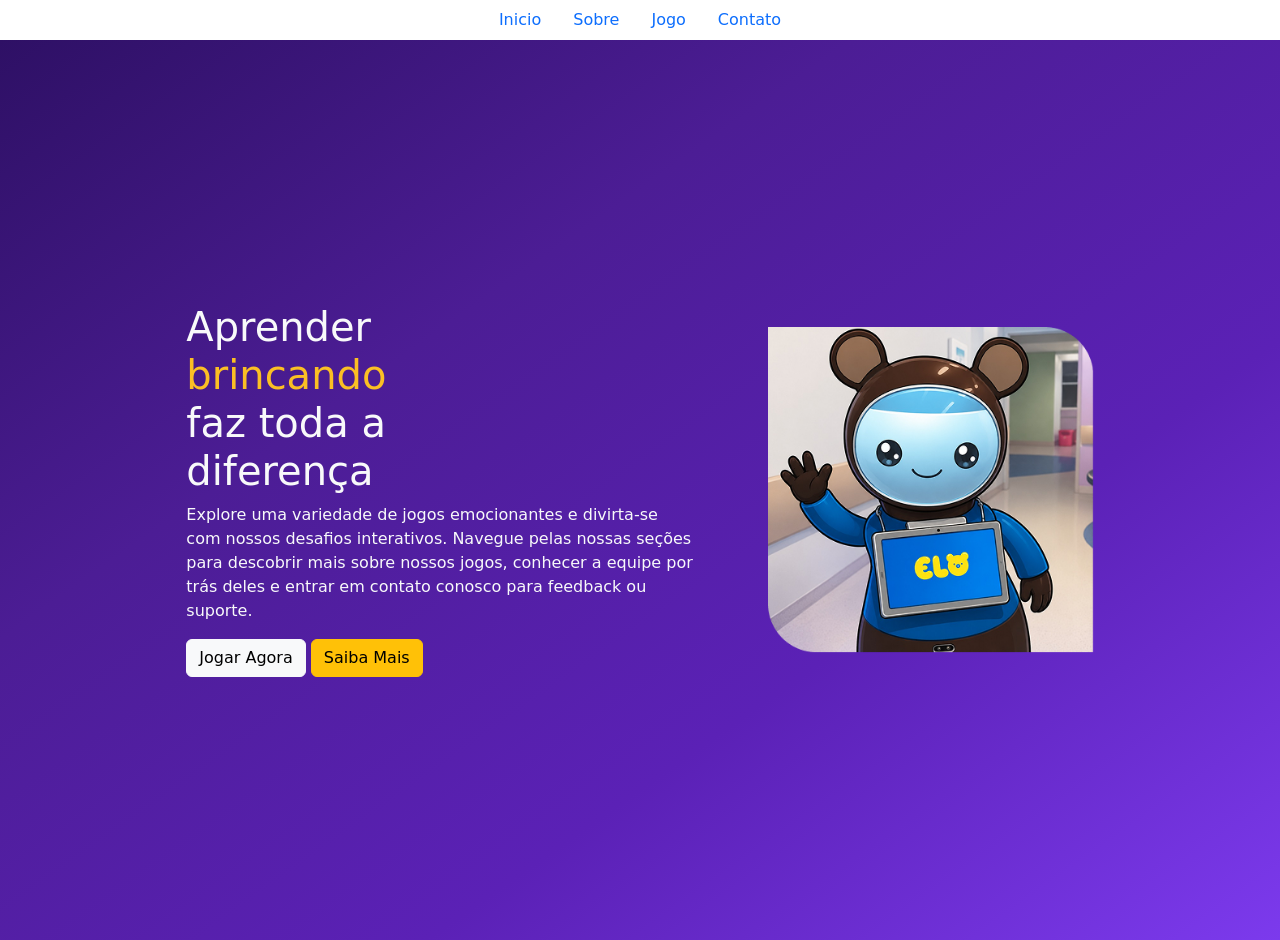
==== index.html @ 930bd32e "Pagina Inicial e Estrutura definição de estrutura do projeto e Iniciação da codificação da pagina In" ====
<!DOCTYPE html>
<html lang="pt-br">

<head>
    <meta charset="UTF-8">
    <meta name="viewport" content="width=device-width, initial-scale=1.0">
    <title>Pagina Inicial</title>

    <link href="https://cdn.jsdelivr.net/npm/bootstrap@5.3.8/dist/css/bootstrap.min.css" rel="stylesheet"
        integrity="sha384-sRIl4kxILFvY47J16cr9ZwB07vP4J8+LH7qKQnuqkuIAvNWLzeN8tE5YBujZqJLB" crossorigin="anonymous">
    <link rel="stylesheet" href="assets/css/style.css">

</head>

<body>
    <!-- CABEÇALHO -->
    <header>
        <nav >
            <ul class="nav justify-content-center">
                <li class="nav-item">
                    <a class="nav-link active" aria-current="page" href="index.html">Inicio</a>
                </li>
                <li class="nav-item">
                    <a class="nav-link" href="assets/pages/sobre.html">Sobre</a>
                </li>
                <li class="nav-item">
                    <a class="nav-link" href="assets/pages/jogo.html">Jogo</a>
                </li>
                <li class="nav-item">
                    <a class="nav-link" href="assets/pages/contato.html">Contato</a>
                </li>
            </ul>
        </nav>
    </header>

    <!-- CONTEUDO AQ -->
    <main class="container-fluid">
        <!-- SEÇÂO DE APRESENTAÇÃO -->
        <section class="apresentacao row min-vh-100 align-items-center d-flex row gap-5 justify-content-center">
            <div class="align-items-center col-12 col-md-5  text-light">
                <h1 class="col-12 col-md-5 text-light">Aprender <span style="color: #FBBF24;">brincando</span> faz toda a diferença</h1>
                <p>Explore uma variedade de jogos emocionantes e divirta-se com nossos desafios interativos. Navegue pelas nossas seções para descobrir mais sobre nossos jogos, conhecer a equipe por trás deles e entrar em contato conosco para feedback ou suporte.</p>

                <button class="btn btn-light">Jogar Agora</button>
                <button class="btn btn-warning">Saiba Mais</button>
                
            </div>
            <!-- IMAGEM DO ELO -->
            <img  src="assets/img/ELO.png" alt="Imagem de Apresentação do ELO" class="imagemELO">
         </section>   
    </main>

    <script src="https://cdn.jsdelivr.net/npm/bootstrap@5.3.8/dist/js/bootstrap.bundle.min.js"
        integrity="sha384-FKyoEForCGlyvwx9Hj09JcYn3nv7wiPVlz7YYwJrWVcXK/BmnVDxM+D2scQbITxI"
        crossorigin="anonymous"></script>
</body>

</html>
---- assets/css/style.css ----
*{
    margin: 0;
    padding: 0;
    box-sizing: border-box;
    font-family: system-ui, -apple-system, BlinkMacSystemFont, 'Segoe UI', Roboto, Oxygen, Ubuntu, Cantarell, 'Open Sans', 'Helvetica Neue', sans-serif;
}



/* Definição da cor de fundo da seção de apresentação (primeira seção)*/
.apresentacao{
    background: linear-gradient(to bottom right, #2E1065, #4C1D95, #5B21B6, #7C3AED);

}

/* imagem do ELO */
.imagemELO{
    width: 350px;
    height: auto;
}
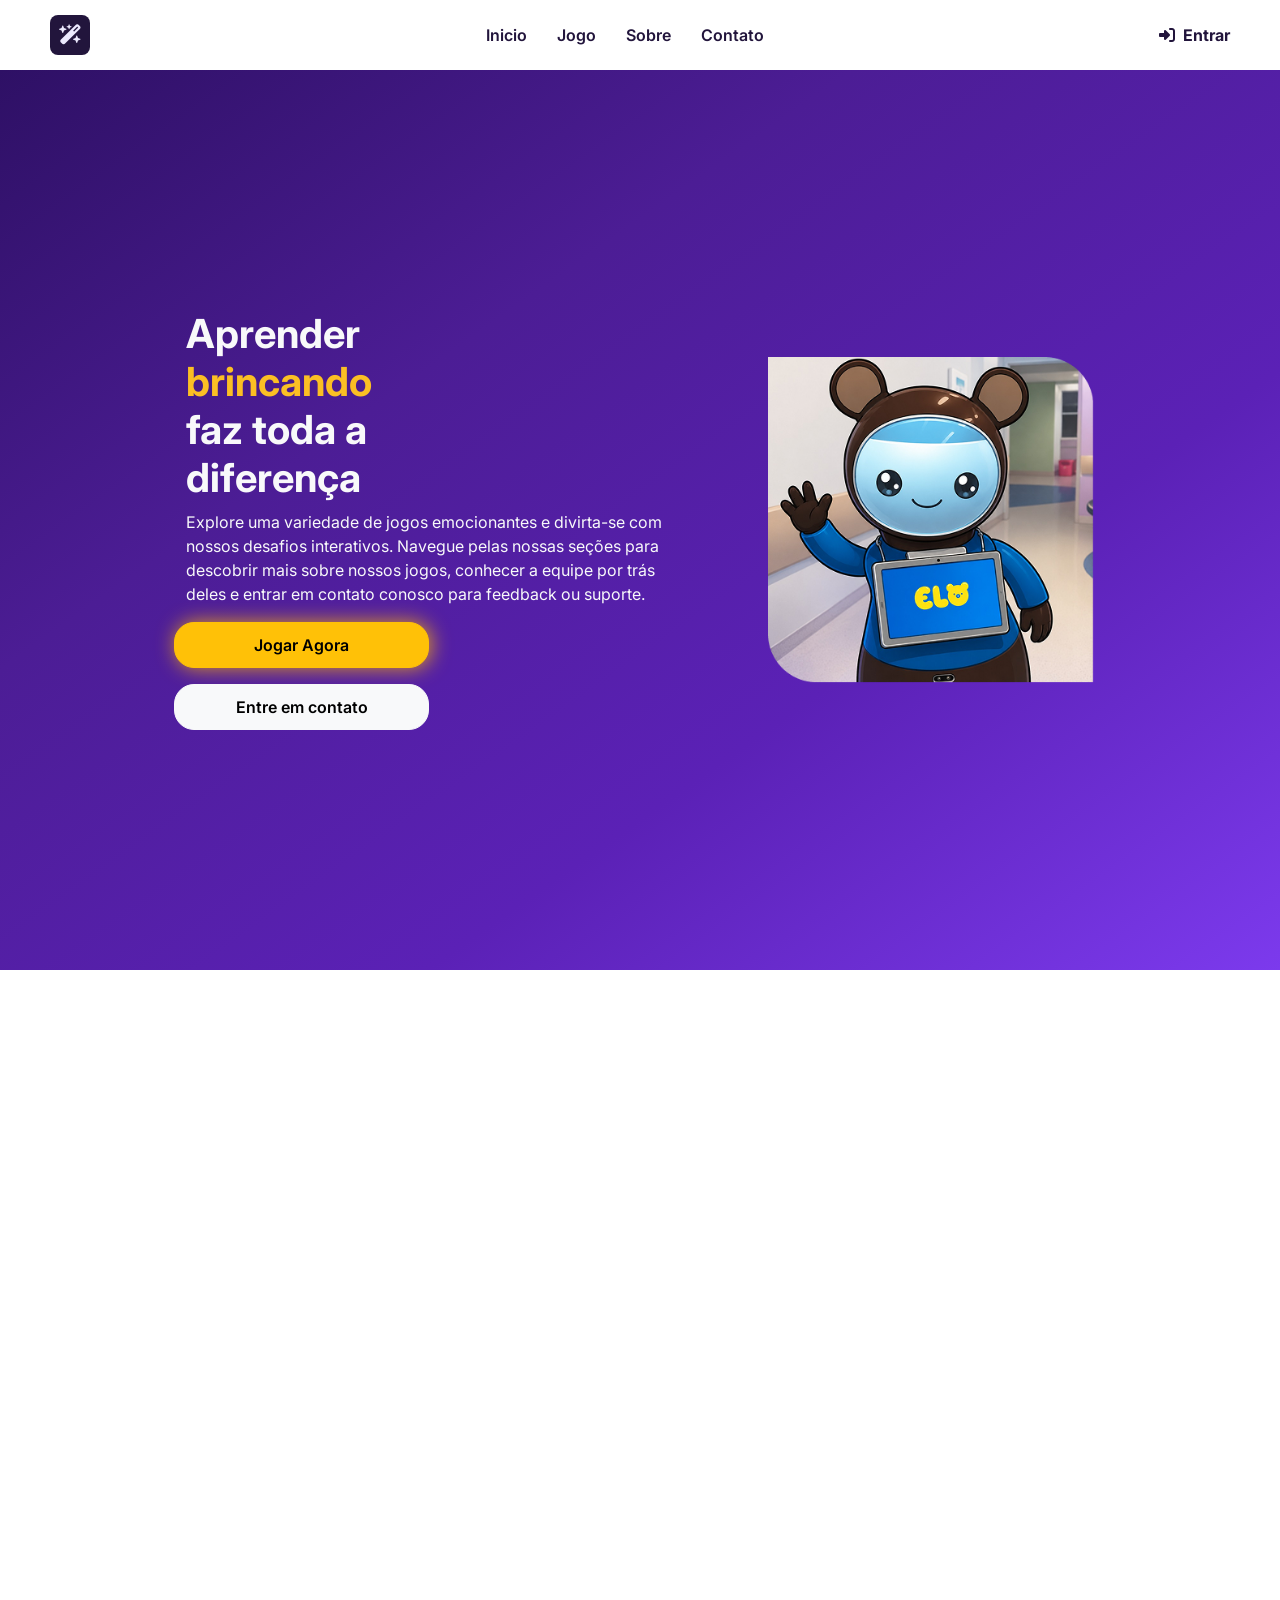
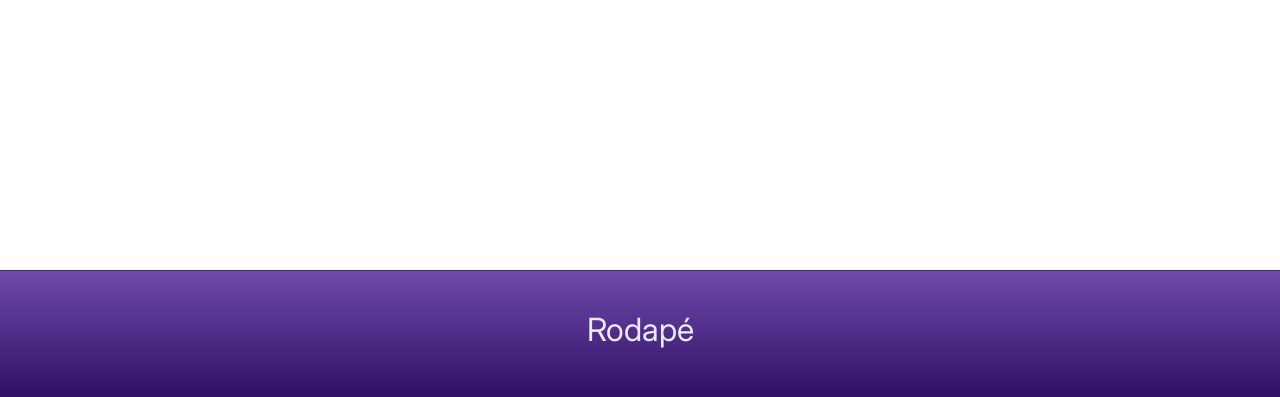
==== commit 5ef78981: "Header e Contatos Adição da pagina Contatos, estrutura atualizada e Inclusão de elementos e estética" ====
--- a/index.html
+++ b/index.html
@@ -8,29 +8,36 @@
 
     <link href="https://cdn.jsdelivr.net/npm/bootstrap@5.3.8/dist/css/bootstrap.min.css" rel="stylesheet"
         integrity="sha384-sRIl4kxILFvY47J16cr9ZwB07vP4J8+LH7qKQnuqkuIAvNWLzeN8tE5YBujZqJLB" crossorigin="anonymous">
-    <link rel="stylesheet" href="assets/css/style.css">
+
+    <!-- FONTES -->
+    <link rel="preconnect" href="https://fonts.googleapis.com">
+    <link rel="preconnect" href="https://fonts.gstatic.com" crossorigin>
+    <link href="https://fonts.googleapis.com/css2?family=Inter:wght@400;500;600;700&display=swap" rel="stylesheet">
+    <!-- icone -->
+    <link rel="stylesheet" href="https://cdnjs.cloudflare.com/ajax/libs/font-awesome/6.4.0/css/all.min.css">
+
+    <!-- CSS -->
+    <link rel="stylesheet" href="assets/css/stylePrincipal.css">
 
 </head>
 
 <body>
     <!-- CABEÇALHO -->
     <header>
-        <nav >
-            <ul class="nav justify-content-center">
-                <li class="nav-item">
-                    <a class="nav-link active" aria-current="page" href="index.html">Inicio</a>
-                </li>
-                <li class="nav-item">
-                    <a class="nav-link" href="assets/pages/sobre.html">Sobre</a>
-                </li>
-                <li class="nav-item">
-                    <a class="nav-link" href="assets/pages/jogo.html">Jogo</a>
-                </li>
-                <li class="nav-item">
-                    <a class="nav-link" href="assets/pages/contato.html">Contato</a>
-                </li>
+        <div class="logo-placeholder">
+            <i class="fa-solid fa-wand-magic-sparkles"></i>
+        </div>
+        <nav>
+            <ul>
+                <li><a href="/index.html">Inicio</a></li>
+                <li><a href="assets/pages/jogos/jogos.html">Jogo</a></li>
+                <li><a href="assets/pages/sobre.html">Sobre</a></li>
+                <li><a href="/assets/pages/contatos/contato.html">Contato</a></li>
             </ul>
         </nav>
+        <a href="#" class="btn-entrar">
+            <i class="fa-solid fa-right-to-bracket"></i> Entrar
+        </a>
     </header>
 
     <!-- CONTEUDO AQ -->
@@ -38,18 +45,35 @@
         <!-- SEÇÂO DE APRESENTAÇÃO -->
         <section class="apresentacao row min-vh-100 align-items-center d-flex row gap-5 justify-content-center">
             <div class="align-items-center col-12 col-md-5  text-light">
-                <h1 class="col-12 col-md-5 text-light">Aprender <span style="color: #FBBF24;">brincando</span> faz toda a diferença</h1>
-                <p>Explore uma variedade de jogos emocionantes e divirta-se com nossos desafios interativos. Navegue pelas nossas seções para descobrir mais sobre nossos jogos, conhecer a equipe por trás deles e entrar em contato conosco para feedback ou suporte.</p>
+                <h1 class="col-12 col-md-5 text-light ">Aprender <span style="color: #FBBF24;">brincando</span> faz toda
+                    a diferença</h1>
+                <p>Explore uma variedade de jogos emocionantes e divirta-se com nossos desafios interativos. Navegue
+                    pelas nossas seções para descobrir mais sobre nossos jogos, conhecer a equipe por trás deles e
+                    entrar em contato conosco para feedback ou suporte.</p>
 
-                <button class="btn btn-light">Jogar Agora</button>
-                <button class="btn btn-warning">Saiba Mais</button>
-                
+                <div class="d-flex gap-3 row w-50 ">
+                    <button class="btn btn-warning">Jogar Agora</button>
+                    <button class="btn btn-light">Entre em contato</button>
+                </div>
+
             </div>
             <!-- IMAGEM DO ELO -->
-            <img  src="assets/img/ELO.png" alt="Imagem de Apresentação do ELO" class="imagemELO">
-         </section>   
+            <img src="assets/img/ELO.png" alt="Imagem de Apresentação do ELO" class="imagemELO">
+        </section>
+
+
+        <section class="projeto min-vh-100 align-items-center d-flex row gap-5 justify-content-center">
+
+
+
+        </section>
     </main>
 
+
+
+     <footer>
+        <h2>Rodapé</h2>
+    </footer>
     <script src="https://cdn.jsdelivr.net/npm/bootstrap@5.3.8/dist/js/bootstrap.bundle.min.js"
         integrity="sha384-FKyoEForCGlyvwx9Hj09JcYn3nv7wiPVlz7YYwJrWVcXK/BmnVDxM+D2scQbITxI"
         crossorigin="anonymous"></script>
--- a/assets/css/stylePrincipal.css
+++ b/assets/css/stylePrincipal.css
@@ -0,0 +1,137 @@
+
+*{
+    margin: 0;
+    padding: 0;
+    box-sizing: border-box;
+    font-family: 'Inter', sans-serif;
+}
+
+
+/* --- NAVBAR --- */
+header {
+    background-color: #FFFFFF;
+    padding: 15px 50px;
+    min-height: 70px;
+    display: flex;
+    justify-content: space-between;
+    align-items: center;
+    box-shadow: 0px 4px 10px rgba(0, 0, 0, 0.1);
+}
+
+
+h1, h2, h3, h4, h5, h6 {
+    font-family: 'Inter', sans-serif;
+    font-weight: 700;
+}
+
+.logo-placeholder {
+    width: 40px;
+    height: 40px;
+    background-color: #22153C;
+    border-radius: 8px;
+    display: flex;
+    align-items: center;
+    justify-content: center;
+}
+
+.logo-placeholder i {
+    color: #ECE9FE;
+    font-size: 20px;
+}
+
+header nav {
+    display: flex;
+    align-items: center;
+}
+
+nav ul {
+    display: flex;
+    align-items: center;
+    list-style: none;
+    gap: 30px;
+    margin: 0;
+    padding: 0;
+}
+
+nav ul li {
+    display: flex;
+    align-items: center;
+    height: 100%;
+}
+
+nav ul li a {
+    display: inline-flex;
+    align-items: center;
+    height: 100%;
+    padding: 8px 0;
+    text-decoration: none;
+    color: #22153C;
+    font-weight: 600;
+    font-size: 16px;
+    transition: color 0.2s;
+}
+
+nav ul li a:hover {
+    color: #5B21B6;
+}
+
+.btn-entrar {
+    display: flex;
+    align-items: center;
+    gap: 8px;
+    text-decoration: none;
+    color: #22153C;
+    font-weight: 700;
+    font-size: 16px;
+}
+
+
+/* SEÇÃO DE APRESENTAÇÃO */
+
+/* Definição da cor de fundo da seção de apresentação (primeira seção)*/
+.apresentacao{
+    background: linear-gradient(to bottom right, #2E1065, #4C1D95, #5B21B6, #7C3AED);
+
+}
+
+/* imagem do ELO */
+.imagemELO{
+    width: 350px;
+    height: auto;
+}
+
+.btn{
+    border-radius: 20px;
+    padding: 10px 20px;
+    font-weight: 600;
+}
+
+.btn-warning{
+    box-shadow: 2px 0px 20px rgba(255, 183, 0, 0.815);
+}
+
+
+
+
+
+
+
+
+
+
+
+
+/* --- RODAPÉ --- */
+footer {
+    background: linear-gradient(180deg, rgba(76, 29, 149, 0.8) 0%, #2E1065 100%);
+    padding: 40px 20px;
+    text-align: center;
+    border-top: 1px solid rgba(236, 233, 254, 0.1);
+}
+
+footer h2 {
+    font-size: 32px;
+    font-weight: 400;
+    color: #ECE9FE;
+}
+
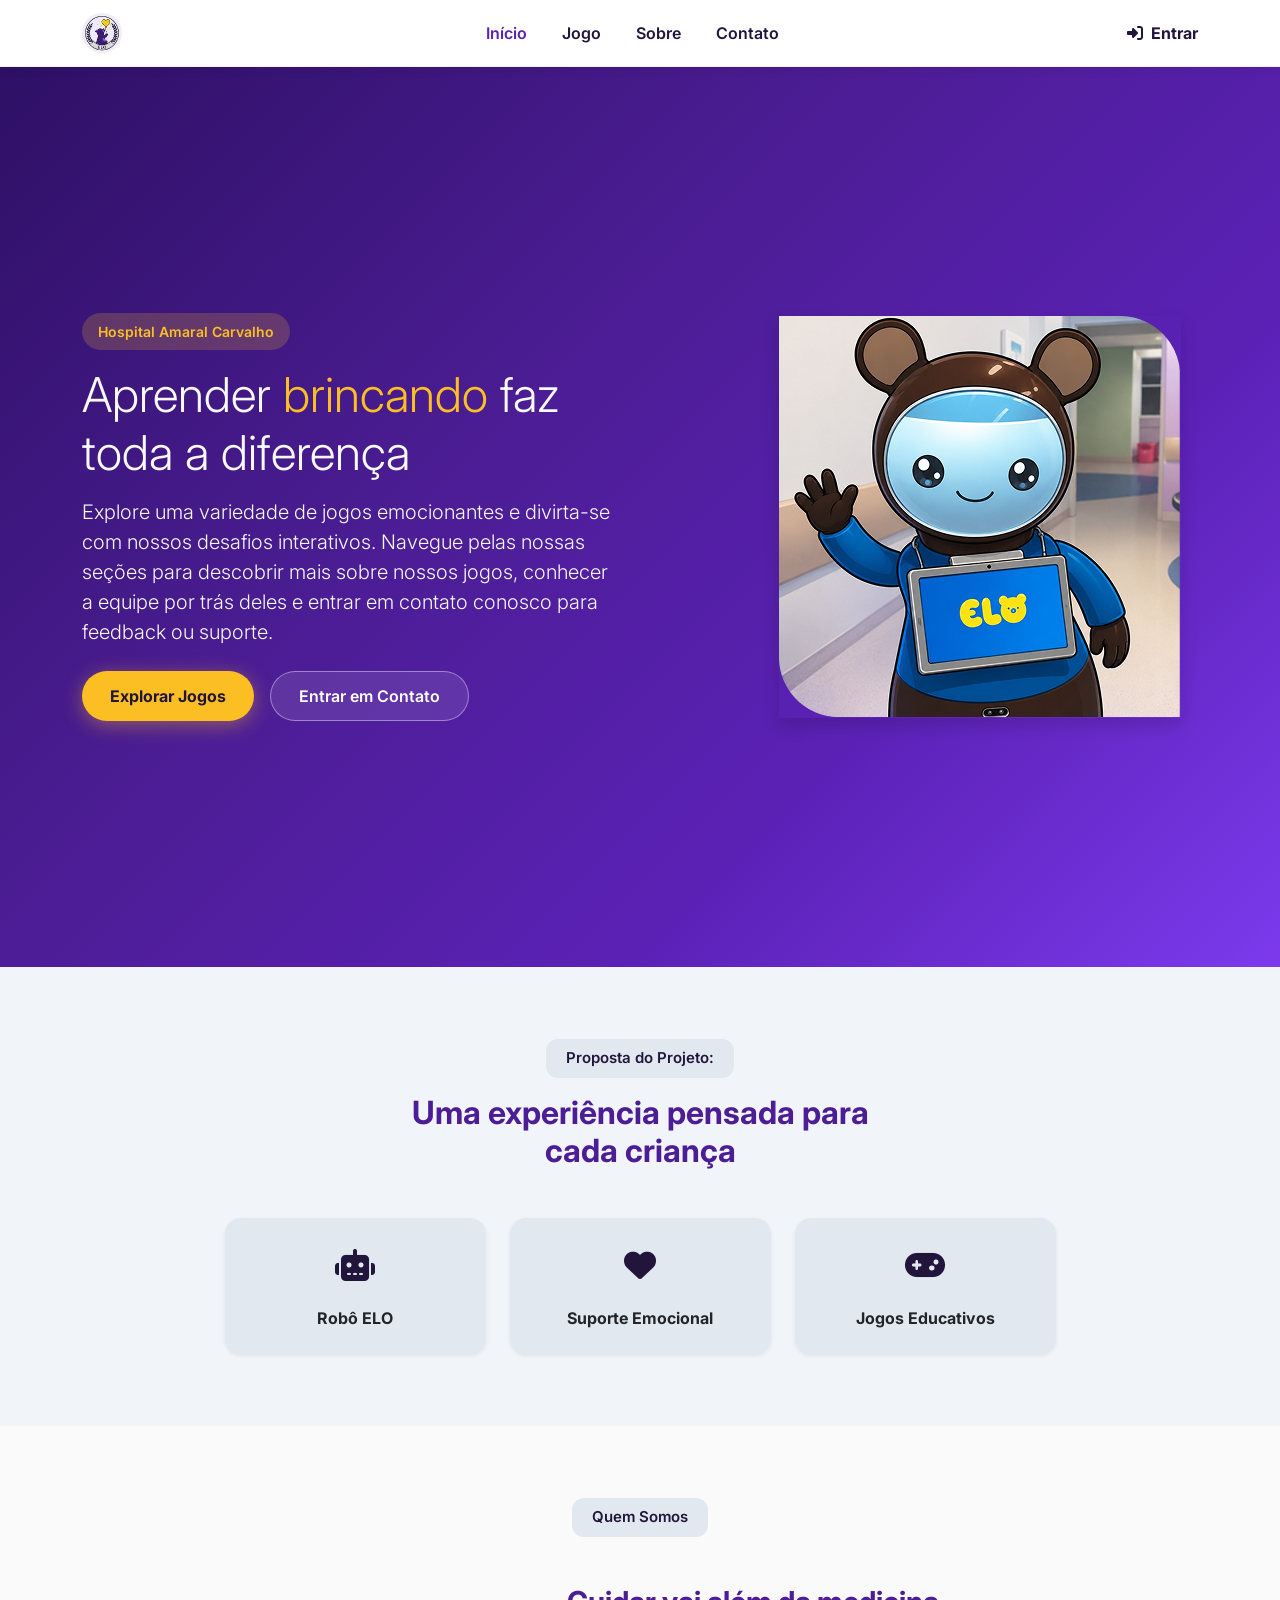
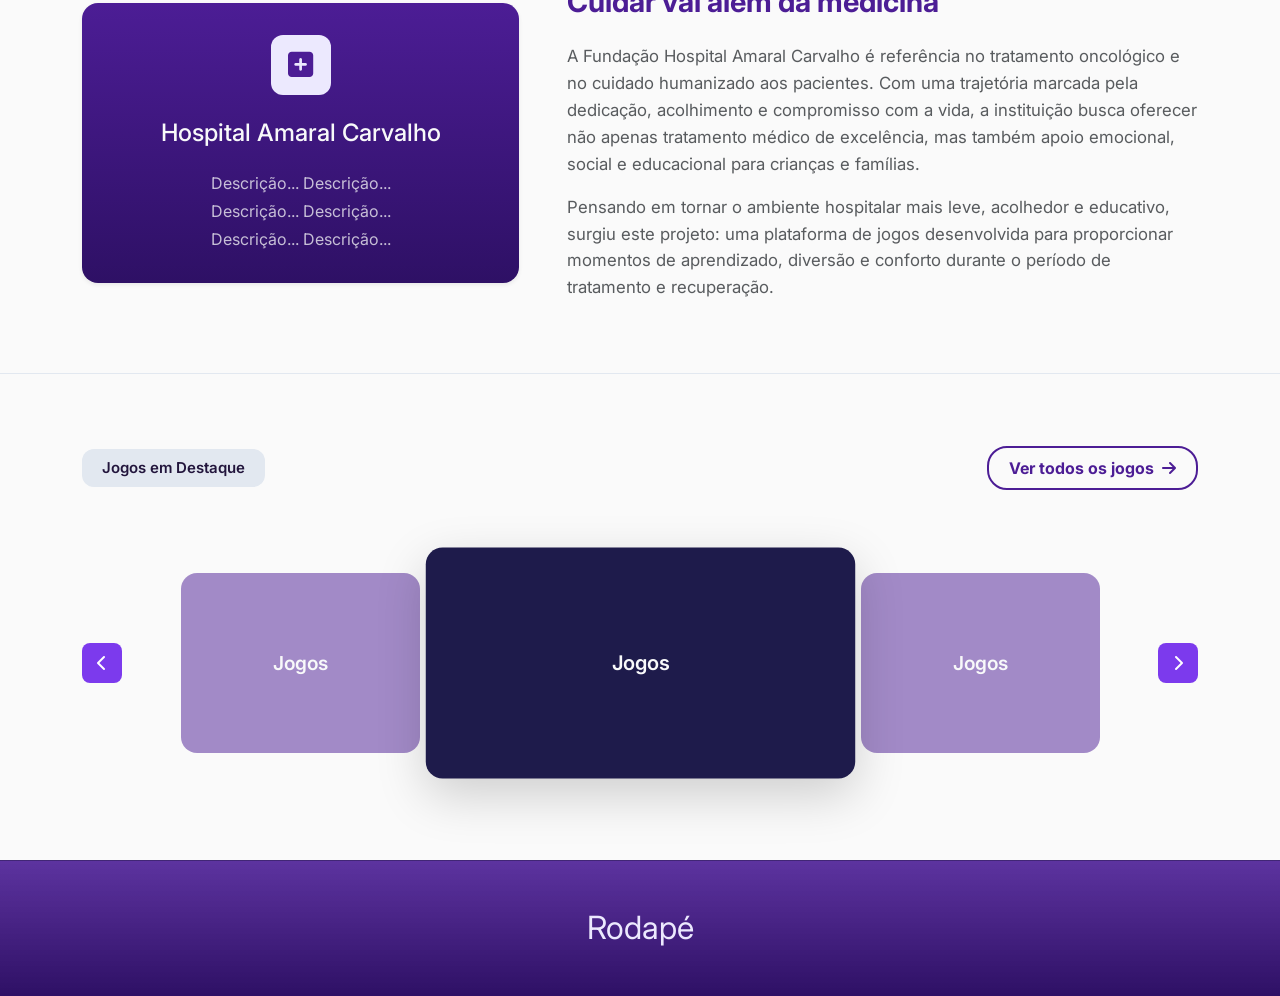
==== commit 1a5801a5: "ajuste de hierarquia de pastas e adição de paginas correção de paginas: Contatos, Sobre e Jogos. Aj" ====
--- a/index.html
+++ b/index.html
@@ -4,79 +4,163 @@
 <head>
     <meta charset="UTF-8">
     <meta name="viewport" content="width=device-width, initial-scale=1.0">
-    <title>Pagina Inicial</title>
+    <title>Página Inicial - ELO</title>
 
-    <link href="https://cdn.jsdelivr.net/npm/bootstrap@5.3.8/dist/css/bootstrap.min.css" rel="stylesheet"
-        integrity="sha384-sRIl4kxILFvY47J16cr9ZwB07vP4J8+LH7qKQnuqkuIAvNWLzeN8tE5YBujZqJLB" crossorigin="anonymous">
+    <link href="https://cdn.jsdelivr.net/npm/bootstrap@5.3.2/dist/css/bootstrap.min.css" rel="stylesheet">
 
-    <!-- FONTES -->
     <link rel="preconnect" href="https://fonts.googleapis.com">
     <link rel="preconnect" href="https://fonts.gstatic.com" crossorigin>
     <link href="https://fonts.googleapis.com/css2?family=Inter:wght@400;500;600;700&display=swap" rel="stylesheet">
-    <!-- icone -->
+    
     <link rel="stylesheet" href="https://cdnjs.cloudflare.com/ajax/libs/font-awesome/6.4.0/css/all.min.css">
 
-    <!-- CSS -->
     <link rel="stylesheet" href="assets/css/stylePrincipal.css">
-
 </head>
 
 <body>
-    <!-- CABEÇALHO -->
-    <header>
-        <div class="logo-placeholder">
-            <i class="fa-solid fa-wand-magic-sparkles"></i>
+    <header class="navbar navbar-expand-lg bg-white sticky-top">
+        <div class="container navbar-container">
+            <a class="navbar-brand logo-placeholder" href="/index.html">
+                <img src="assets/img/logo.png" alt="Logo do ELO" class="img-fluid rounded-circle" style="width: 40px; height: 40px; object-fit: cover;">
+            </a>
+            
+            <nav class="d-none d-md-flex align-items-center mx-auto">
+                <ul class="nav-links">
+                    <li><a href="/index.html" class="active">Início</a></li>
+                    <li><a href="pages/jogos/jogos.html">Jogo</a></li>
+                    <li><a href="pages/sobre.html">Sobre</a></li>
+                    <li><a href="pages/contato.html">Contato</a></li>
+                </ul>
+            </nav>
+            
+            <a href="pages/login/index.html" class="btn-entrar">
+                <i class="fa-solid fa-right-to-bracket"></i>Entrar
+            </a>
         </div>
-        <nav>
-            <ul>
-                <li><a href="/index.html">Inicio</a></li>
-                <li><a href="assets/pages/jogos/jogos.html">Jogo</a></li>
-                <li><a href="assets/pages/sobre.html">Sobre</a></li>
-                <li><a href="/assets/pages/contatos/contato.html">Contato</a></li>
-            </ul>
-        </nav>
-        <a href="#" class="btn-entrar">
-            <i class="fa-solid fa-right-to-bracket"></i> Entrar
-        </a>
     </header>
 
-    <!-- CONTEUDO AQ -->
-    <main class="container-fluid">
-        <!-- SEÇÂO DE APRESENTAÇÃO -->
-        <section class="apresentacao row min-vh-100 align-items-center d-flex row gap-5 justify-content-center">
-            <div class="align-items-center col-12 col-md-5  text-light">
-                <h1 class="col-12 col-md-5 text-light ">Aprender <span style="color: #FBBF24;">brincando</span> faz toda
-                    a diferença</h1>
-                <p>Explore uma variedade de jogos emocionantes e divirta-se com nossos desafios interativos. Navegue
-                    pelas nossas seções para descobrir mais sobre nossos jogos, conhecer a equipe por trás deles e
-                    entrar em contato conosco para feedback ou suporte.</p>
+    <main>
+        <section class="apresentacao py-5 min-vh-100 d-flex align-items-center">
+            <div class="container">
+                <div class="row align-items-center justify-content-between g-5">
+                    <div class="col-12 col-md-6 text-light content-hero">
+                        <span class="badge-tag mb-3">Hospital Amaral Carvalho</span>
+                        <h1 class="display-5 mb-3">Aprender <span class="highlight-yellow">brincando</span> faz toda a diferença</h1>
+                        <p class="lead opacity-90 mb-4">Explore uma variedade de jogos emocionantes e divirta-se com nossos desafios interativos. Navegue pelas nossas seções para descobrir mais sobre nossos jogos, conhecer a equipe por trás deles e entrar em contato conosco para feedback ou suporte.</p>
 
-                <div class="d-flex gap-3 row w-50 ">
-                    <button class="btn btn-warning">Jogar Agora</button>
-                    <button class="btn btn-light">Entre em contato</button>
+                        <div class="d-flex flex-wrap gap-3">
+                            <button class="btn btn-warning-custom">Explorar Jogos</button>
+                            <button class="btn btn-outline-light-custom">Entrar em Contato</button>
+                        </div>
+                    </div>
+                    <div class="col-12 col-md-5 text-center">
+                        <img src="assets/img/ELO.png" alt="Imagem de Apresentação do ELO" class="img-fluid shadow">
+                    </div>
                 </div>
-
             </div>
-            <!-- IMAGEM DO ELO -->
-            <img src="assets/img/ELO.png" alt="Imagem de Apresentação do ELO" class="imagemELO">
         </section>
 
+        <section class="projeto py-5 section-light text-center">
+            <div class="container py-4">
+                <span class="badge-tag-dark mb-3">Proposta do Projeto:</span>
+                <h2 class="section-title mb-5">Uma experiência pensada para cada criança</h2>
+                
+                <div class="row justify-content-center g-4">
+                    <div class="col-12 col-md-4 col-lg-3">
+                        <div class="card h-100 border-0 shadow-sm card-proposta">
+                            <div class="card-body py-4">
+                                <div class="icon-box mb-3"><i class="fa-solid fa-robot"></i></div>
+                                <p class="card-text fw-bold m-0">Robô ELO</p>
+                            </div>
+                        </div>
+                    </div>
+                    <div class="col-12 col-md-4 col-lg-3">
+                        <div class="card h-100 border-0 shadow-sm card-proposta">
+                            <div class="card-body py-4">
+                                <div class="icon-box mb-3"><i class="fa-solid fa-heart"></i></div>
+                                <p class="card-text fw-bold m-0">Suporte Emocional</p>
+                            </div>
+                        </div>
+                    </div>
+                    <div class="col-12 col-md-4 col-lg-3">
+                        <div class="card h-100 border-0 shadow-sm card-proposta">
+                            <div class="card-body py-4">
+                                <div class="icon-box mb-3"><i class="fa-solid fa-gamepad"></i></div>
+                                <p class="card-text fw-bold m-0">Jogos Educativos</p>
+                            </div>
+                        </div>
+                    </div>
+                </div>
+            </div>
+        </section>
 
-        <section class="projeto min-vh-100 align-items-center d-flex row gap-5 justify-content-center">
+        <section class="quem-somos py-5 section-ultra-light">
+            <div class="container py-4">
+                <div class="text-center mb-5">
+                    <span class="badge-tag-dark">Quem Somos</span>
+                </div>
+                <div class="row align-items-center g-5">
+                    <div class="col-12 col-md-5">
+                        <div class="card-hospital-featured p-4 text-light text-center rounded-4 shadow-sm position-relative">
+                            <div class="hospital-icon-circle mx-auto mb-4">
+                                <i class="fa-solid fa-square-plus text-purple"></i>
+                            </div>
+                            <h3 class="h4 mb-4">Hospital Amaral Carvalho</h3>
+                            <div class="dummy-description opacity-75">
+                                <p class="mb-1">Descrição... Descrição...</p>
+                                <p class="mb-1">Descrição... Descrição...</p>
+                                <p class="mb-0">Descrição... Descrição...</p>
+                            </div>
+                        </div>
+                    </div>
+                    <div class="col-12 col-md-7">
+                        <h2 class="title-purple-dark text-md-start text-center mb-4">Cuidar vai além da medicina</h2>
+                        <div class="text-muted text-description">
+                            <p class="mb-3">A Fundação Hospital Amaral Carvalho é referência no tratamento oncológico e no cuidado humanizado aos pacientes. Com uma trajetória marcada pela dedicação, acolhimento e compromisso com a vida, a instituição busca oferecer não apenas tratamento médico de excelência, mas também apoio emocional, social e educacional para crianças e famílias.</p>
+                            <p class="m-0">Pensando em tornar o ambiente hospitalar mais leve, acolhedor e educativo, surgiu este projeto: uma plataforma de jogos desenvolvida para proporcionar momentos de aprendizado, diversão e conforto durante o período de tratamento e recuperação.</p>
+                        </div>
+                    </div>
+                </div>
+            </div>
+        </section>
 
+        <section class="jogos-destaque py-5 section-ultra-light border-top-divider">
+            <div class="container py-4">
+                <div class="d-flex flex-wrap justify-content-between align-items-center mb-5 gap-3">
+                    <span class="badge-tag-dark m-0">Jogos em Destaque</span>
+                    <a href="assets/pages/jogos/jogos.html" class="btn btn-outline-purple-action">
+                        Ver todos os jogos <i class="fa-solid fa-arrow-right ms-1"></i>
+                    </a>
+                </div>
+                
+                <div class="slider-wrapper position-relative d-flex align-items-center justify-content-center">
+                    <button class="btn btn-arrow-slider left-arrow position-absolute start-0 z-2"><i class="fa-solid fa-chevron-left"></i></button>
+                    
+                    <div class="row w-100 justify-content-center align-items-center g-3 px-5 carousel-mock">
+                        <div class="col-3 d-none d-md-block opacity-50 text-center">
+                            <div class="game-card-placeholder side-card p-4 rounded-4 text-light">Jogos</div>
+                        </div>
+                        <div class="col-12 col-md-5 text-center scale-active">
+                            <div class="game-card-placeholder active-card p-5 rounded-4 text-light shadow-lg">Jogos</div>
+                        </div>
+                        <div class="col-3 d-none d-md-block opacity-50 text-center">
+                            <div class="game-card-placeholder side-card p-4 rounded-4 text-light">Jogos</div>
+                        </div>
+                    </div>
 
-
+                    <button class="btn btn-arrow-slider right-arrow position-absolute end-0 z-2"><i class="fa-solid fa-chevron-right"></i></button>
+                </div>
+            </div>
         </section>
     </main>
 
+    <footer class="text-center py-5">
+        <div class="container">
+            <h2 class="footer-title m-0">Rodapé</h2>
+        </div>
+    </footer>
 
-
-     <footer>
-        <h2>Rodapé</h2>
-    </footer>
-    <script src="https://cdn.jsdelivr.net/npm/bootstrap@5.3.8/dist/js/bootstrap.bundle.min.js"
-        integrity="sha384-FKyoEForCGlyvwx9Hj09JcYn3nv7wiPVlz7YYwJrWVcXK/BmnVDxM+D2scQbITxI"
-        crossorigin="anonymous"></script>
+    <script src="https://cdn.jsdelivr.net/npm/bootstrap@5.3.2/dist/js/bootstrap.bundle.min.js"></script>
 </body>
 
 </html>
--- a/assets/css/stylePrincipal.css
+++ b/assets/css/stylePrincipal.css
@@ -1,137 +1,287 @@
-
-*{
+/* --- CONFIGURAÇÕES GERAIS --- */
+* {
     margin: 0;
     padding: 0;
     box-sizing: border-box;
     font-family: 'Inter', sans-serif;
 }
 
-
-/* --- NAVBAR --- */
+body {
+    background-color: #F8FAFC;
+    color: #22153C;
+    overflow-x: hidden;
+}
+
+h1, h2, h3, h4, h5, h6 {
+    font-weight: 700;
+}
+
+/* --- NAVBAR / NAVBAR CONTAINER --- */
 header {
+    box-shadow: 0px 4px 10px rgba(0, 0, 0, 0.05);
+    border-bottom: 1px solid rgba(0, 0, 0, 0.05);
+}
+
+.navbar-container {
+    display: flex;
+    justify-content: space-between;
+    align-items: center;
+}
+
+.nav-links {
+    display: flex;
+    list-style: none;
+    gap: 35px;
+    margin: 0;
+    padding: 0;
+}
+
+.nav-links li a {
+    text-decoration: none;
+    color: #22153C;
+    font-weight: 600;
+    font-size: 16px;
+    transition: color 0.2s ease;
+    padding: 8px 0;
+}
+
+.nav-links li a:hover,
+.nav-links li a.active {
+    color: #5B21B6;
+}
+
+.btn-entrar {
+    display: flex;
+    align-items: center;
+    gap: 8px;
+    text-decoration: none;
+    color: #22153C;
+    font-weight: 700;
+    font-size: 16px;
+    transition: transform 0.2s ease;
+}
+
+.btn-entrar:hover {
+    color: #5B21B6;
+    transform: translateY(-1px);
+}
+
+/* --- BADGES / TAGS --- */
+.badge-tag {
+    background-color: rgba(251, 191, 36, 0.2);
+    color: #FBBF24;
+    padding: 8px 16px;
+    border-radius: 20px;
+    font-weight: 600;
+    font-size: 14px;
+    display: inline-block;
+}
+
+.badge-tag-dark {
+    background-color: #E2E8F0;
+    color: #22153C;
+    padding: 8px 20px;
+    border-radius: 12px;
+    font-weight: 600;
+    font-size: 15px;
+    display: inline-block;
+}
+
+/* --- SEÇÃO DE APRESENTAÇÃO (HERO) --- */
+.apresentacao {
+    background: linear-gradient(135deg, #2E1065 0%, #4C1D95 40%, #5B21B6 70%, #7C3AED 100%);
+    position: relative;
+}
+
+.content-hero h1 {
+    line-height: 1.2;
+}
+
+.highlight-yellow {
+    color: #FBBF24;
+}
+
+.img-hero-robot {
+    max-width: 380px;
+    width: 100%;
+    height: auto;
+    object-fit: cover;
+    border: 4px solid rgba(255, 255, 255, 0.2);
+}
+
+/* BOTÕES CUSTOMIZADOS HERO */
+.btn-warning-custom {
+    background-color: #FBBF24;
+    color: #22153C;
+    font-weight: 700;
+    padding: 12px 28px;
+    border-radius: 25px;
+    border: none;
+    box-shadow: 0px 4px 20px rgba(251, 191, 36, 0.4);
+    transition: all 0.3s ease;
+}
+
+.btn-warning-custom:hover {
+    background-color: #F59E0B;
+    transform: translateY(-2px);
+    box-shadow: 0px 6px 24px rgba(251, 191, 36, 0.6);
+}
+
+.btn-outline-light-custom {
+    background-color: rgba(255, 255, 255, 0.1);
+    color: #FFFFFF;
+    font-weight: 600;
+    padding: 12px 28px;
+    border-radius: 25px;
+    border: 1px solid rgba(255, 255, 255, 0.4);
+    transition: all 0.3s ease;
+}
+
+.btn-outline-light-custom:hover {
     background-color: #FFFFFF;
-    padding: 15px 50px;
-    min-height: 70px;
-    display: flex;
-    justify-content: space-between;
-    align-items: center;
-    box-shadow: 0px 4px 10px rgba(0, 0, 0, 0.1);
-}
-
-
-h1, h2, h3, h4, h5, h6 {
-    font-family: 'Inter', sans-serif;
-    font-weight: 700;
-}
-
-.logo-placeholder {
+    color: #2E1065;
+    transform: translateY(-2px);
+}
+
+/* --- PROPOSTA DO PROJETO --- */
+.section-light {
+    background-color: #F1F5F9;
+}
+
+.section-title {
+    color: #4C1D95;
+    font-size: 2rem;
+    max-width: 500px;
+    margin: 0 auto;
+}
+
+.card-proposta {
+    background-color: #E2E8F0 !important;
+    border-radius: 16px !important;
+    transition: transform 0.3s ease, box-shadow 0.3s ease;
+}
+
+.card-proposta:hover {
+    transform: translateY(-5px);
+    box-shadow: 0px 10px 20px rgba(0, 0, 0, 0.05) !important;
+}
+
+.card-proposta .icon-box {
+    font-size: 2rem;
+    color: #22153C;
+}
+
+/* --- SEÇÃO QUEM SOMOS --- */
+.section-ultra-light {
+    background-color: #FAFAFA;
+}
+
+.card-hospital-featured {
+    background: linear-gradient(180deg, #4C1D95 0%, #2E1065 100%);
+    min-height: 280px;
+    display: flex;
+    flex-direction: column;
+    justify-content: center;
+}
+
+.hospital-icon-circle {
+    width: 60px;
+    height: 60px;
+    background-color: #ECE9FE;
+    border-radius: 12px;
+    display: flex;
+    align-items: center;
+    justify-content: center;
+    font-size: 1.8rem;
+}
+
+.text-purple {
+    color: #4C1D95;
+}
+
+.title-purple-dark {
+    color: #4C1D95;
+    font-size: 1.8rem;
+}
+
+.text-description p {
+    font-size: 1.05rem;
+    line-height: 1.6;
+}
+
+/* --- JOGOS EM DESTAQUE --- */
+.border-top-divider {
+    border-top: 1px solid #E2E8F0;
+}
+
+.btn-outline-purple-action {
+    border: 2px solid #4C1D95;
+    color: #4C1D95;
+    font-weight: 700;
+    border-radius: 20px;
+    padding: 8px 20px;
+    transition: all 0.2s ease;
+}
+
+.btn-outline-purple-action:hover {
+    background-color: #4C1D95;
+    color: #FFFFFF;
+}
+
+/* MOCKUP DO SLIDER */
+.slider-wrapper {
+    min-height: 250px;
+}
+
+.game-card-placeholder {
+    display: flex;
+    align-items: center;
+    justify-content: center;
+    font-weight: 600;
+    font-size: 1.2rem;
+}
+
+.side-card {
+    background-color: #4C1D95;
+    min-height: 180px;
+}
+
+.active-card {
+    background-color: #1E1B4B;
+    min-height: 220px;
+}
+
+.scale-active {
+    transform: scale(1.05);
+    z-index: 1;
+}
+
+.btn-arrow-slider {
+    background-color: #7C3AED;
+    color: #FFFFFF;
     width: 40px;
     height: 40px;
-    background-color: #22153C;
     border-radius: 8px;
     display: flex;
     align-items: center;
     justify-content: center;
-}
-
-.logo-placeholder i {
-    color: #ECE9FE;
-    font-size: 20px;
-}
-
-header nav {
-    display: flex;
-    align-items: center;
-}
-
-nav ul {
-    display: flex;
-    align-items: center;
-    list-style: none;
-    gap: 30px;
-    margin: 0;
-    padding: 0;
-}
-
-nav ul li {
-    display: flex;
-    align-items: center;
-    height: 100%;
-}
-
-nav ul li a {
-    display: inline-flex;
-    align-items: center;
-    height: 100%;
-    padding: 8px 0;
-    text-decoration: none;
-    color: #22153C;
-    font-weight: 600;
-    font-size: 16px;
-    transition: color 0.2s;
-}
-
-nav ul li a:hover {
-    color: #5B21B6;
-}
-
-.btn-entrar {
-    display: flex;
-    align-items: center;
-    gap: 8px;
-    text-decoration: none;
-    color: #22153C;
-    font-weight: 700;
-    font-size: 16px;
-}
-
-
-/* SEÇÃO DE APRESENTAÇÃO */
-
-/* Definição da cor de fundo da seção de apresentação (primeira seção)*/
-.apresentacao{
-    background: linear-gradient(to bottom right, #2E1065, #4C1D95, #5B21B6, #7C3AED);
-
-}
-
-/* imagem do ELO */
-.imagemELO{
-    width: 350px;
-    height: auto;
-}
-
-.btn{
-    border-radius: 20px;
-    padding: 10px 20px;
-    font-weight: 600;
-}
-
-.btn-warning{
-    box-shadow: 2px 0px 20px rgba(255, 183, 0, 0.815);
-}
-
-
-
-
-
-
-
-
-
-
-
+    border: none;
+    transition: background-color 0.2s;
+}
+
+.btn-arrow-slider:hover {
+    background-color: #5B21B6;
+    color: #FFFFFF;
+}
 
 /* --- RODAPÉ --- */
 footer {
-    background: linear-gradient(180deg, rgba(76, 29, 149, 0.8) 0%, #2E1065 100%);
-    padding: 40px 20px;
-    text-align: center;
+    background: linear-gradient(180deg, rgba(76, 29, 149, 0.9) 0%, #2E1065 100%);
     border-top: 1px solid rgba(236, 233, 254, 0.1);
 }
 
-footer h2 {
+.footer-title {
     font-size: 32px;
     font-weight: 400;
     color: #ECE9FE;
-}
-
+}
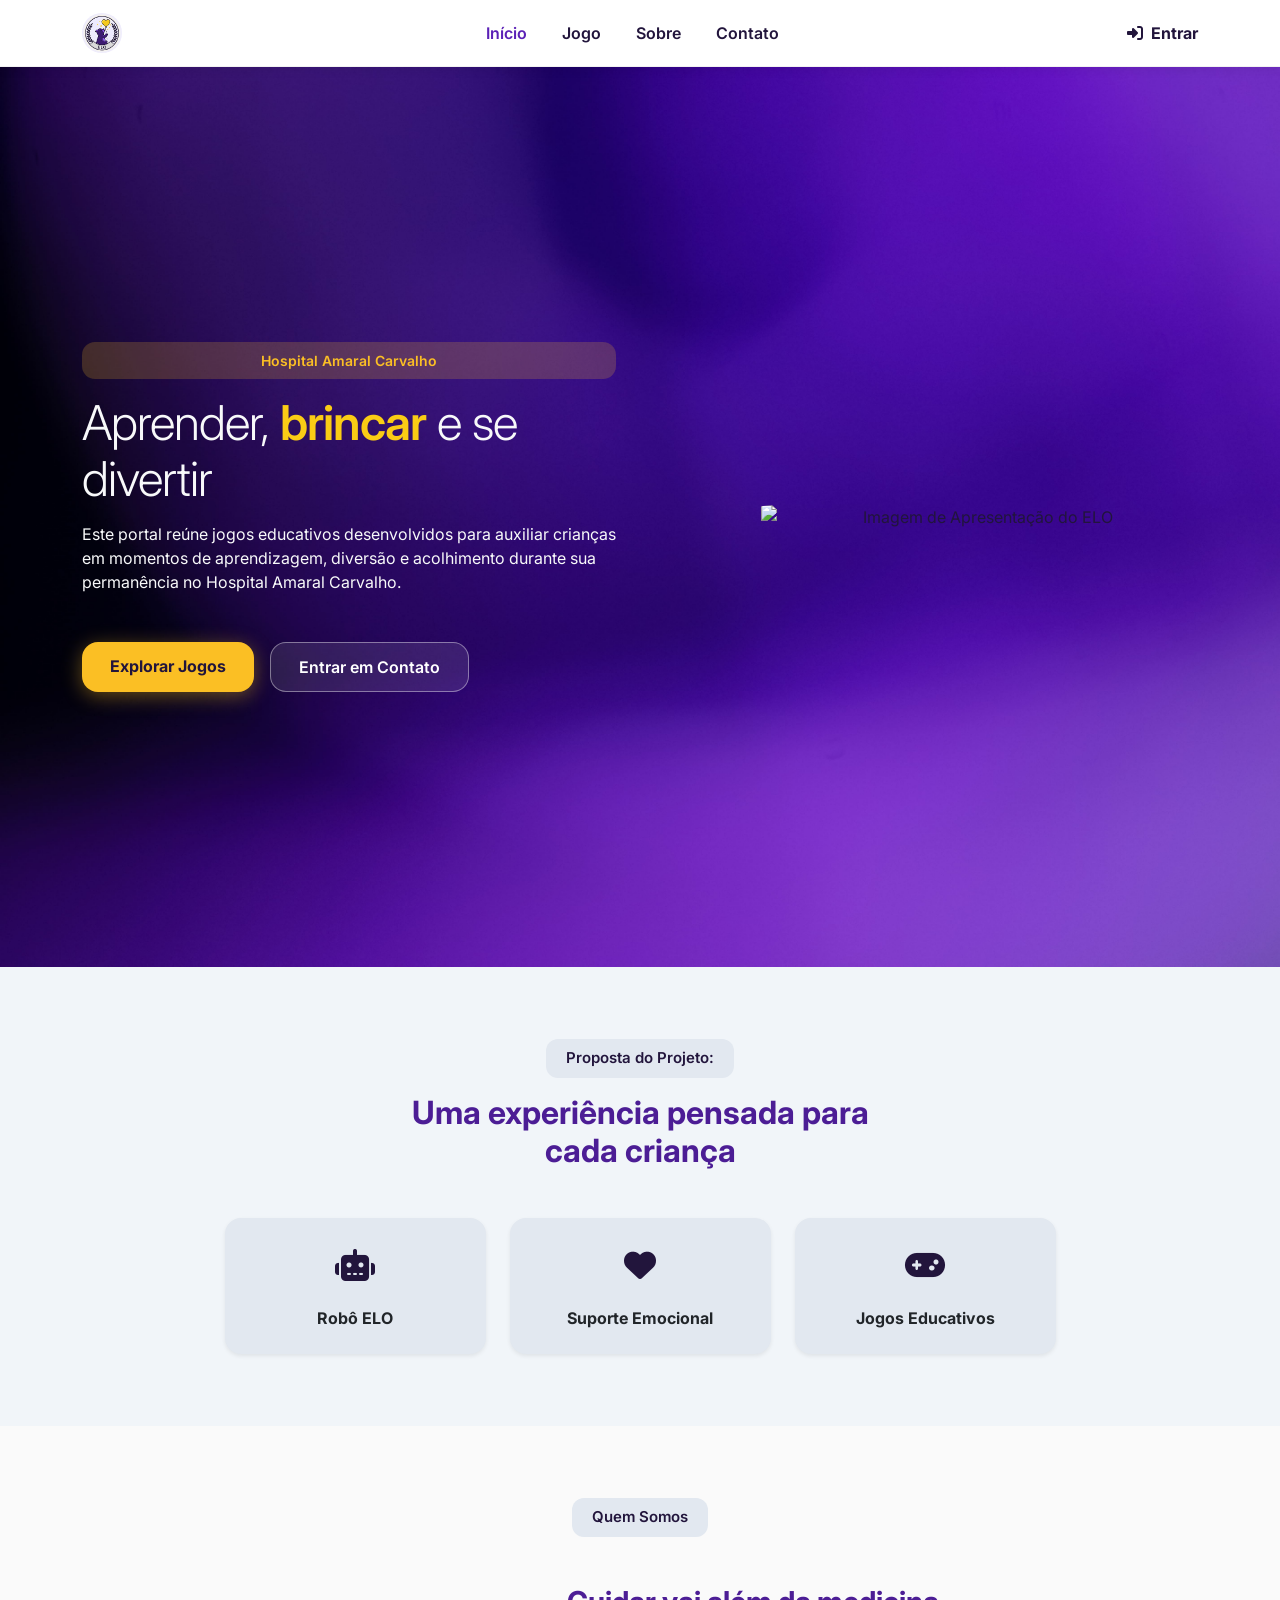
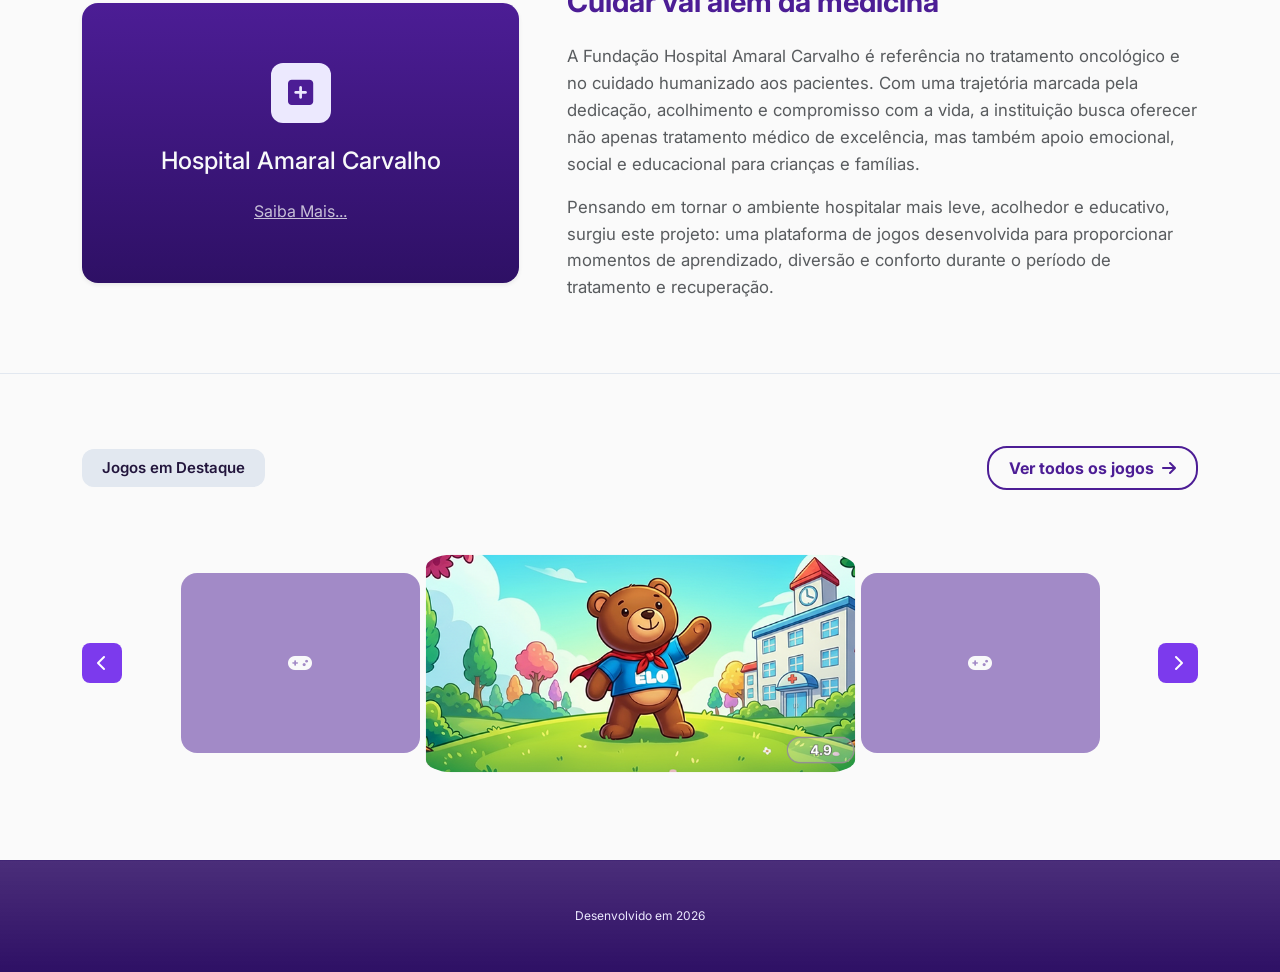
==== commit 7ce4f657: "criação e fixação de paginas FIx: Pagina Inicial, Contatos e Jogos Criação de Jogos" ====
--- a/index.html
+++ b/index.html
@@ -44,17 +44,17 @@
             <div class="container">
                 <div class="row align-items-center justify-content-between g-5">
                     <div class="col-12 col-md-6 text-light content-hero">
-                        <span class="badge-tag mb-3">Hospital Amaral Carvalho</span>
-                        <h1 class="display-5 mb-3">Aprender <span class="highlight-yellow">brincando</span> faz toda a diferença</h1>
-                        <p class="lead opacity-90 mb-4">Explore uma variedade de jogos emocionantes e divirta-se com nossos desafios interativos. Navegue pelas nossas seções para descobrir mais sobre nossos jogos, conhecer a equipe por trás deles e entrar em contato conosco para feedback ou suporte.</p>
+                        <span class="badge-tag mb-3 d-flex justify-content-center align-items-center">Hospital Amaral Carvalho</span>
+                        <h1 class="display-5 mb-3">Aprender, <span class="highlight-yellow">brincar</span> e se divertir</h1>
+                        <p class="opacity-90 mb-5">Este portal reúne jogos educativos desenvolvidos para auxiliar crianças em momentos de aprendizagem, diversão e acolhimento durante sua permanência no Hospital Amaral Carvalho.</p>
 
                         <div class="d-flex flex-wrap gap-3">
-                            <button class="btn btn-warning-custom">Explorar Jogos</button>
-                            <button class="btn btn-outline-light-custom">Entrar em Contato</button>
+                            <a href="pages/jogos/jogos.html" class="btn btn-warning-custom">Explorar Jogos</a>
+                            <a href="pages/contato.html" class="btn btn-outline-light-custom">Entrar em Contato</a>
                         </div>
                     </div>
-                    <div class="col-12 col-md-5 text-center">
-                        <img src="assets/img/ELO.png" alt="Imagem de Apresentação do ELO" class="img-fluid shadow">
+                    <div class="col-12 col-md-5 text-center ">
+                        <img src="assets/img/Elo2k.png" alt="Imagem de Apresentação do ELO" class="img-fluid d-none d-md-block">
                     </div>
                 </div>
             </div>
@@ -107,9 +107,7 @@
                             </div>
                             <h3 class="h4 mb-4">Hospital Amaral Carvalho</h3>
                             <div class="dummy-description opacity-75">
-                                <p class="mb-1">Descrição... Descrição...</p>
-                                <p class="mb-1">Descrição... Descrição...</p>
-                                <p class="mb-0">Descrição... Descrição...</p>
+                                <a href="https://www.amaralcarvalho.org.br/sobre" class="text-light">Saiba Mais...</a>
                             </div>
                         </div>
                     </div>
@@ -128,7 +126,7 @@
             <div class="container py-4">
                 <div class="d-flex flex-wrap justify-content-between align-items-center mb-5 gap-3">
                     <span class="badge-tag-dark m-0">Jogos em Destaque</span>
-                    <a href="assets/pages/jogos/jogos.html" class="btn btn-outline-purple-action">
+                    <a href="pages/jogos/jogos.html" class="btn btn-outline-purple-action">
                         Ver todos os jogos <i class="fa-solid fa-arrow-right ms-1"></i>
                     </a>
                 </div>
@@ -138,13 +136,17 @@
                     
                     <div class="row w-100 justify-content-center align-items-center g-3 px-5 carousel-mock">
                         <div class="col-3 d-none d-md-block opacity-50 text-center">
-                            <div class="game-card-placeholder side-card p-4 rounded-4 text-light">Jogos</div>
+                            <div class="game-card-placeholder side-card p-4 rounded-4 text-light">
+                                 <i class="fa-solid fa-gamepad"></i>
+                            </div>
                         </div>
                         <div class="col-12 col-md-5 text-center scale-active">
-                            <div class="game-card-placeholder active-card p-5 rounded-4 text-light shadow-lg">Jogos</div>
+                            <img  class="img-fluid " src="assets/img/desenho.png" alt="Jogo em Destaque">
                         </div>
                         <div class="col-3 d-none d-md-block opacity-50 text-center">
-                            <div class="game-card-placeholder side-card p-4 rounded-4 text-light">Jogos</div>
+                            <div class="game-card-placeholder side-card p-4 rounded-4 text-light">
+                                <i class="fa-solid fa-gamepad"></i>
+                            </div>
                         </div>
                     </div>
 
@@ -156,7 +158,7 @@
 
     <footer class="text-center py-5">
         <div class="container">
-            <h2 class="footer-title m-0">Rodapé</h2>
+            <h2 class="footer-title m-0">Desenvolvido em 2026</h2>
         </div>
     </footer>
 
--- a/assets/css/stylePrincipal.css
+++ b/assets/css/stylePrincipal.css
@@ -71,7 +71,7 @@
     background-color: rgba(251, 191, 36, 0.2);
     color: #FBBF24;
     padding: 8px 16px;
-    border-radius: 20px;
+    border-radius: 13px;
     font-weight: 600;
     font-size: 14px;
     display: inline-block;
@@ -89,33 +89,83 @@
 
 /* --- SEÇÃO DE APRESENTAÇÃO (HERO) --- */
 .apresentacao {
-    background: linear-gradient(135deg, #2E1065 0%, #4C1D95 40%, #5B21B6 70%, #7C3AED 100%);
+    background-color: #1a0b36; /* Um roxo mais profundo e menos "neon" como base */
+    background-image: url('../img/testesBanner/blurry.jpg');
+    background-size: cover;
+   
     position: relative;
-}
-
+    overflow: hidden;
+}
+
+/* Um brilho sutil ao fundo para dar profundidade, fugindo do gradiente linear travado */
+
+
+.img-fluid{
+    border-radius: 6%;
+}
 .content-hero h1 {
-    line-height: 1.2;
-}
-
-.highlight-yellow {
-    color: #FBBF24;
-}
-
-.img-hero-robot {
-    max-width: 380px;
-    width: 100%;
-    height: auto;
-    object-fit: cover;
-    border: 4px solid rgba(255, 255, 255, 0.2);
-}
+    line-height: 1.15;
+    letter-spacing: -1px;
+}
+
+.highlight-yellow{
+   
+    color: #FACC15;
+    font-weight: 600;
+  
+}
+
+/* Customização da Imagem para que ela pareça integrada, não apenas jogada na tela */
+.img-hero-custom {
+    border-radius: 24px; /* Cantos arredondados suavizam o visual */
+    box-shadow: 0 20px 40px rgba(0, 0, 0, 0.4);
+    transition: transform 0.5s ease;
+}
+
+
 
 /* BOTÕES CUSTOMIZADOS HERO */
 .btn-warning-custom {
     background-color: #FBBF24;
+    color: #1a0b36;
+    font-weight: 700;
+    padding: 14px 32px;
+    border-radius: 12px; /* Menos arredondado "pílula total" traz um ar mais moderno/tech e menos infantil */
+    border: none;
+    box-shadow: 0px 4px 20px rgba(251, 191, 36, 0.2);
+    transition: all 0.3s cubic-bezier(0.16, 1, 0.3, 1);
+}
+
+.btn-warning-custom:hover {
+    background-color: #fca5a5; /* Uma transição de cor leve ou tom mais vivo */
+    background-color: #F59E0B;
+   
+    box-shadow: 0px 8px 28px rgba(251, 191, 36, 0.4);
+}
+
+.btn-outline-light-custom {
+    background-color: rgba(255, 255, 255, 0.05);
+    color: #FFFFFF;
+    font-weight: 600;
+    padding: 14px 32px;
+    border-radius: 12px;
+    border: 1px solid rgba(255, 255, 255, 0.2);
+    transition: all 0.3s ease;
+}
+
+.btn-outline-light-custom:hover {
+    background-color: #FFFFFF;
+    color: #1a0b36;
+   
+}
+
+/* BOTÕES CUSTOMIZADOS HERO */
+.btn-warning-custom {
+    background-color: #FBBF24;
     color: #22153C;
     font-weight: 700;
     padding: 12px 28px;
-    border-radius: 25px;
+    border-radius: 16px;
     border: none;
     box-shadow: 0px 4px 20px rgba(251, 191, 36, 0.4);
     transition: all 0.3s ease;
@@ -123,7 +173,7 @@
 
 .btn-warning-custom:hover {
     background-color: #F59E0B;
-    transform: translateY(-2px);
+    
     box-shadow: 0px 6px 24px rgba(251, 191, 36, 0.6);
 }
 
@@ -132,7 +182,7 @@
     color: #FFFFFF;
     font-weight: 600;
     padding: 12px 28px;
-    border-radius: 25px;
+    border-radius: 16px ;
     border: 1px solid rgba(255, 255, 255, 0.4);
     transition: all 0.3s ease;
 }
@@ -140,7 +190,7 @@
 .btn-outline-light-custom:hover {
     background-color: #FFFFFF;
     color: #2E1065;
-    transform: translateY(-2px);
+   
 }
 
 /* --- PROPOSTA DO PROJETO --- */
@@ -276,12 +326,12 @@
 
 /* --- RODAPÉ --- */
 footer {
-    background: linear-gradient(180deg, rgba(76, 29, 149, 0.9) 0%, #2E1065 100%);
+    background: linear-gradient(180deg, rgba(56, 23, 107, 0.9) 0%, #2E1065 100%);
     border-top: 1px solid rgba(236, 233, 254, 0.1);
 }
 
 .footer-title {
-    font-size: 32px;
+    font-size: 12px;
     font-weight: 400;
     color: #ECE9FE;
 }
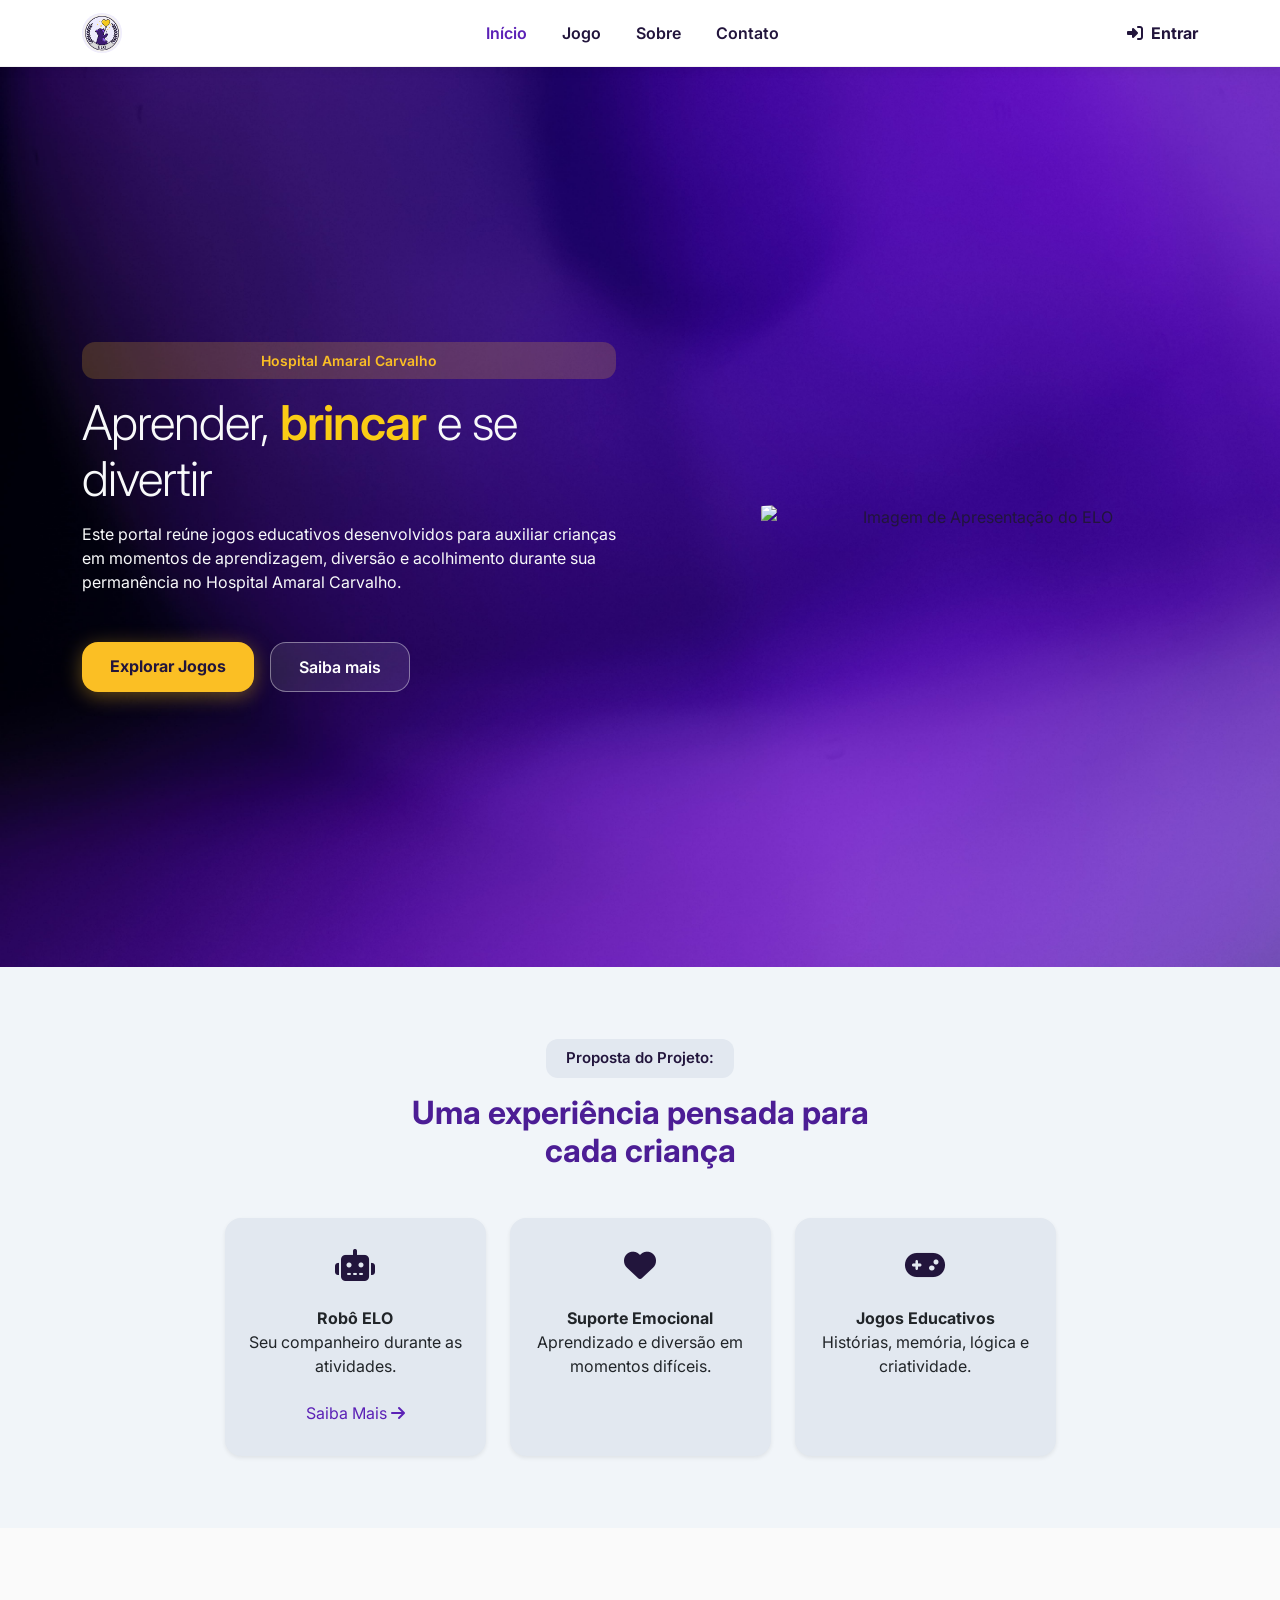
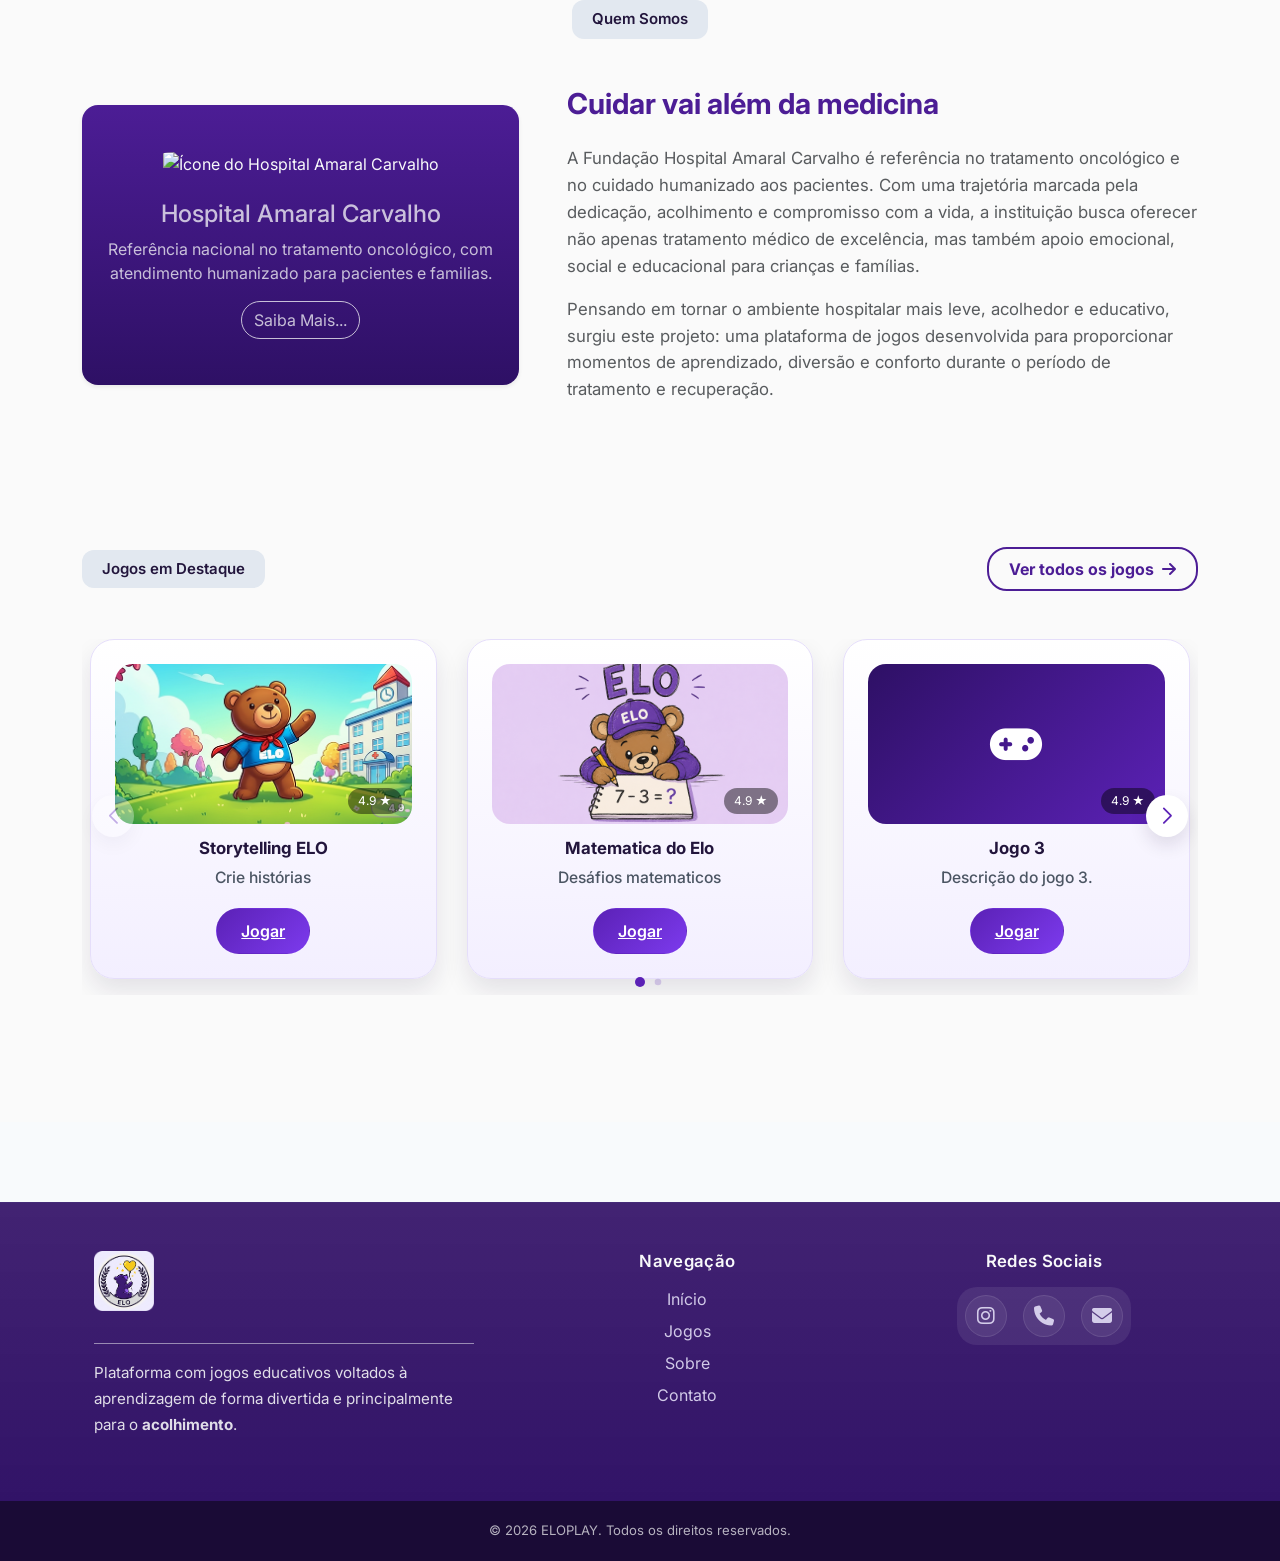
==== commit 799e2451: "Atualização com adições de novas funcionalidades implementação de data, criação de js e imagens Upd" ====
--- a/index.html
+++ b/index.html
@@ -4,16 +4,20 @@
 <head>
     <meta charset="UTF-8">
     <meta name="viewport" content="width=device-width, initial-scale=1.0">
-    <title>Página Inicial - ELO</title>
-
+    <title>Inicio</title>
+
+    <link rel="apple-touch-icon" sizes="180x180" href="assets/img/favicon_io/apple-touch-icon.png">
+    <link rel="icon" type="image/png" sizes="32x32" href="assets/img/favicon_io/favicon-32x32.png">
+    <link rel="icon" type="image/png" sizes="16x16" href="assets/img/favicon_io/favicon-16x16.png">
+    <link rel="manifest" href="assets/img/favicon_io/site.webmanifest">
     <link href="https://cdn.jsdelivr.net/npm/bootstrap@5.3.2/dist/css/bootstrap.min.css" rel="stylesheet">
 
     <link rel="preconnect" href="https://fonts.googleapis.com">
     <link rel="preconnect" href="https://fonts.gstatic.com" crossorigin>
     <link href="https://fonts.googleapis.com/css2?family=Inter:wght@400;500;600;700&display=swap" rel="stylesheet">
-    
+
     <link rel="stylesheet" href="https://cdnjs.cloudflare.com/ajax/libs/font-awesome/6.4.0/css/all.min.css">
-
+    <link rel="stylesheet" href="https://cdn.jsdelivr.net/npm/swiper@11/swiper-bundle.min.css">
     <link rel="stylesheet" href="assets/css/stylePrincipal.css">
 </head>
 
@@ -21,10 +25,11 @@
     <header class="navbar navbar-expand-lg bg-white sticky-top">
         <div class="container navbar-container">
             <a class="navbar-brand logo-placeholder" href="/index.html">
-                <img src="assets/img/logo.png" alt="Logo do ELO" class="img-fluid rounded-circle" style="width: 40px; height: 40px; object-fit: cover;">
+                <img src="assets/img/logo.png" alt="Logo do ELO" class="img-fluid rounded-circle"
+                    style="width: 40px; height: 40px; object-fit: cover;">
             </a>
-            
-            <nav class="d-none d-md-flex align-items-center mx-auto">
+
+            <nav class=" d-md-flex align-items-center mx-auto">
                 <ul class="nav-links">
                     <li><a href="/index.html" class="active">Início</a></li>
                     <li><a href="pages/jogos/jogos.html">Jogo</a></li>
@@ -32,7 +37,7 @@
                     <li><a href="pages/contato.html">Contato</a></li>
                 </ul>
             </nav>
-            
+
             <a href="pages/login/index.html" class="btn-entrar">
                 <i class="fa-solid fa-right-to-bracket"></i>Entrar
             </a>
@@ -44,33 +49,43 @@
             <div class="container">
                 <div class="row align-items-center justify-content-between g-5">
                     <div class="col-12 col-md-6 text-light content-hero">
-                        <span class="badge-tag mb-3 d-flex justify-content-center align-items-center">Hospital Amaral Carvalho</span>
-                        <h1 class="display-5 mb-3">Aprender, <span class="highlight-yellow">brincar</span> e se divertir</h1>
-                        <p class="opacity-90 mb-5">Este portal reúne jogos educativos desenvolvidos para auxiliar crianças em momentos de aprendizagem, diversão e acolhimento durante sua permanência no Hospital Amaral Carvalho.</p>
+                        <span class="badge-tag mb-3 d-flex justify-content-center align-items-center">Hospital Amaral
+                            Carvalho</span>
+                        <h1 class="display-5 mb-3">Aprender, <span class="highlight-yellow">brincar</span> e se divertir
+                        </h1>
+                        <p class="opacity-90 mb-5">Este portal reúne jogos educativos desenvolvidos para auxiliar
+                            crianças em momentos de aprendizagem, diversão e acolhimento durante sua permanência no
+                            Hospital Amaral Carvalho.</p>
 
                         <div class="d-flex flex-wrap gap-3">
                             <a href="pages/jogos/jogos.html" class="btn btn-warning-custom">Explorar Jogos</a>
-                            <a href="pages/contato.html" class="btn btn-outline-light-custom">Entrar em Contato</a>
+                            <a href="#projeto" class="btn btn-outline-light-custom">Saiba mais</a>
                         </div>
                     </div>
                     <div class="col-12 col-md-5 text-center ">
-                        <img src="assets/img/Elo2k.png" alt="Imagem de Apresentação do ELO" class="img-fluid d-none d-md-block">
+                        <img src="assets/img/Elo2k.png" alt="Imagem de Apresentação do ELO"
+                            class="img-fluid d-none d-md-block">
                     </div>
                 </div>
             </div>
         </section>
 
-        <section class="projeto py-5 section-light text-center">
+        <section id="projeto" class="projeto py-5 section-light text-center">
             <div class="container py-4">
                 <span class="badge-tag-dark mb-3">Proposta do Projeto:</span>
                 <h2 class="section-title mb-5">Uma experiência pensada para cada criança</h2>
-                
+
                 <div class="row justify-content-center g-4">
-                    <div class="col-12 col-md-4 col-lg-3">
+                    <div class="col-12 col-md-4 col-lg-3 ">
                         <div class="card h-100 border-0 shadow-sm card-proposta">
                             <div class="card-body py-4">
-                                <div class="icon-box mb-3"><i class="fa-solid fa-robot"></i></div>
+                                <div class="icon-box mb-3 "><i class="fa-solid fa-robot"></i></div>
                                 <p class="card-text fw-bold m-0">Robô ELO</p>
+                                <p>Seu companheiro durante as atividades.</p>
+                                <button type="button" class="btn texto " data-bs-toggle="modal"
+                                    data-bs-target="#staticBackdrop ">
+                                    Saiba Mais <i class="fa-solid fa-arrow-right"></i>
+                                </button>
                             </div>
                         </div>
                     </div>
@@ -79,6 +94,7 @@
                             <div class="card-body py-4">
                                 <div class="icon-box mb-3"><i class="fa-solid fa-heart"></i></div>
                                 <p class="card-text fw-bold m-0">Suporte Emocional</p>
+                                <p>Aprendizado e diversão em momentos difíceis.</p>
                             </div>
                         </div>
                     </div>
@@ -87,11 +103,98 @@
                             <div class="card-body py-4">
                                 <div class="icon-box mb-3"><i class="fa-solid fa-gamepad"></i></div>
                                 <p class="card-text fw-bold m-0">Jogos Educativos</p>
-                            </div>
-                        </div>
-                    </div>
-                </div>
-            </div>
+                                <p>Histórias, memória, lógica e criatividade.</p>
+                            </div>
+                        </div>
+                    </div>
+
+
+                </div>
+            </div>
+            <div class="modal fade" id="staticBackdrop" data-bs-backdrop="static" data-bs-keyboard="false" tabindex="-1"
+                aria-labelledby="staticBackdropLabel" aria-hidden="true">
+                <div class="modal-dialog modal-dialog-centered modal-xl">
+                    <div class="modal-content">
+                        <div class="modal-header">
+                            <h1 class="modal-title fs-5" id="staticBackdropLabel">Robô Elo</h1>
+                            <button type="button" class="btn-close bg-" data-bs-dismiss="modal"
+                                aria-label="Close"></button>
+                        </div>
+                        <div class="modal-body text-start">
+                            <div class="bg-light mb-4 border-0 shadow-sm p-3 rounded-4">
+                                <p class="lead fw-bold">
+                                    O novo Ursinho Elo é uma versão robótica e tecnológica do projeto original de 2014,
+                                    desenvolvida pelo Hospital Amaral Carvalho para humanizar o tratamento de crianças
+                                    com câncer.
+                                </p>
+                            </div>
+
+                            <div class="bg-light mb-4 border-0 shadow-sm p-4 rounded-4">
+                                <div class="row g-4 align-items-center">
+
+                                    <article class="col-lg-7 order-lg-1 order-2 ">
+                                        <h2>Características e Funcionalidades</h2>
+
+
+                                        <ul>
+                                            <li>Mobilidade e Autonomia: O robô possui cerca de 1,5 metros de altura e
+                                                foi programado para mapear toda a área da pediatria, conseguindo se
+                                                locomover sozinho até os quartos dos pacientes após receber um comando.
+                                            </li>
+                                            <li>
+                                                Interação Visual: Ele possui olhos que piscam e uma tela acoplada onde
+                                                as crianças podem assistir a vídeos.
+                                            </li>
+                                            <li>
+                                                Mensagens de Afeto: Diferente da versão original que apenas reproduzia
+                                                áudios, o novo robô traz mensagens em vídeo de familiares e amigos,
+                                                permitindo que a criança veja e ouça seus entes queridos.
+                                            </li>
+                                            <li>
+                                                Entretenimento e Jogos: O Elo funciona como um companheiro interativo,
+                                                sendo capaz de contar histórias, cantar parabéns e participar de jogos
+                                                como o da memória e o jogo da velha
+                                            </li>
+                                            <li>
+                                                Informação: Ele também é utilizado para apresentar vídeos institucionais
+                                                e explicar as tarefas e rotinas da pediatria para os pacientes
+                                            </li>
+                                        </ul>
+                                    </article>
+
+                                    <div class="col-lg-5 justify-content-center d-flex ">
+                                        <iframe
+                                            src="https://www.facebook.com/plugins/video.php?height=476&href=https%3A%2F%2Fwww.facebook.com%2Freel%2F3171788646332981%2F&show_text=false&width=267&t=0"
+                                            width="267" height="476" style="border:none;overflow:hidden" scrolling="no"
+                                            frameborder="0" allowfullscreen="true"
+                                            allow="autoplay; clipboard-write; encrypted-media; picture-in-picture; web-share"
+                                            allowFullScreen="true" class="rounded" style="max-width:100%;"></iframe>
+                                    </div>
+
+                                </div>
+                            </div>
+                            <div class="bg-light mb-4 border-0 shadow-sm p-3 rounded-4">
+                                <h3>Importância</h3>
+                                <ul>
+                                    <li>A importância do Ursinho Elo reside no cuidado humanizado, focando no bem-estar
+                                        emocional do paciente e não apenas na cura da doença. O projeto é tão
+                                        significativo que sua primeira versão conquistou o prestigiado prêmio Leão de
+                                        Ouro em Cannes, em 2014.</li>
+                                    <li>
+                                        Para os pacientes, como relatado por Théo Manzini, o robô representa a ponte que
+                                        os une novamente à família e aos amigos, o que é fundamental para enfrentar o
+                                        isolamento do tratamento
+                                    </li>
+
+
+                                </ul>
+
+
+
+                            </div>
+
+                        </div>
+                    </div>
         </section>
 
         <section class="quem-somos py-5 section-ultra-light">
@@ -101,21 +204,35 @@
                 </div>
                 <div class="row align-items-center g-5">
                     <div class="col-12 col-md-5">
-                        <div class="card-hospital-featured p-4 text-light text-center rounded-4 shadow-sm position-relative">
-                            <div class="hospital-icon-circle mx-auto mb-4">
-                                <i class="fa-solid fa-square-plus text-purple"></i>
-                            </div>
-                            <h3 class="h4 mb-4">Hospital Amaral Carvalho</h3>
-                            <div class="dummy-description opacity-75">
-                                <a href="https://www.amaralcarvalho.org.br/sobre" class="text-light">Saiba Mais...</a>
+                        <div
+                            class="card-hospital-featured p-4 text-light text-center rounded-4 shadow-sm position-relative">
+                            <div class="mx-auto mb-4 w-100 ">
+                                <img src="https://cdn.prod.website-files.com/642302a0f023e00b83b9be99/64e34c3e3f1e7e519eb1da1a_whatsapp-image-2017-10-05-at-15-54-09.jpeg"
+                                    alt="Ícone do Hospital Amaral Carvalho" class="img-fluid" style="width: 100%; ">
+                            </div>
+
+                            <div class="dummy-description opacity-75 ">
+                                <h2 class="h4">Hospital Amaral Carvalho</h2>
+                                <p>
+                                    Referência nacional no tratamento oncológico,
+                                    com atendimento humanizado para pacientes
+                                    e familias.</p>
+                                <a href="https://www.amaralcarvalho.org.br/sobre"
+                                    class=" btn btn-outline-light rounded-pill text-start">Saiba Mais...</a>
                             </div>
                         </div>
                     </div>
                     <div class="col-12 col-md-7">
                         <h2 class="title-purple-dark text-md-start text-center mb-4">Cuidar vai além da medicina</h2>
                         <div class="text-muted text-description">
-                            <p class="mb-3">A Fundação Hospital Amaral Carvalho é referência no tratamento oncológico e no cuidado humanizado aos pacientes. Com uma trajetória marcada pela dedicação, acolhimento e compromisso com a vida, a instituição busca oferecer não apenas tratamento médico de excelência, mas também apoio emocional, social e educacional para crianças e famílias.</p>
-                            <p class="m-0">Pensando em tornar o ambiente hospitalar mais leve, acolhedor e educativo, surgiu este projeto: uma plataforma de jogos desenvolvida para proporcionar momentos de aprendizado, diversão e conforto durante o período de tratamento e recuperação.</p>
+                            <p class="mb-3">A Fundação Hospital Amaral Carvalho é referência no tratamento oncológico e
+                                no cuidado humanizado aos pacientes. Com uma trajetória marcada pela dedicação,
+                                acolhimento e compromisso com a vida, a instituição busca oferecer não apenas tratamento
+                                médico de excelência, mas também apoio emocional, social e educacional para crianças e
+                                famílias.</p>
+                            <p class="m-0">Pensando em tornar o ambiente hospitalar mais leve, acolhedor e educativo,
+                                surgiu este projeto: uma plataforma de jogos desenvolvida para proporcionar momentos de
+                                aprendizado, diversão e conforto durante o período de tratamento e recuperação.</p>
                         </div>
                     </div>
                 </div>
@@ -130,39 +247,123 @@
                         Ver todos os jogos <i class="fa-solid fa-arrow-right ms-1"></i>
                     </a>
                 </div>
-                
-                <div class="slider-wrapper position-relative d-flex align-items-center justify-content-center">
-                    <button class="btn btn-arrow-slider left-arrow position-absolute start-0 z-2"><i class="fa-solid fa-chevron-left"></i></button>
-                    
-                    <div class="row w-100 justify-content-center align-items-center g-3 px-5 carousel-mock">
-                        <div class="col-3 d-none d-md-block opacity-50 text-center">
-                            <div class="game-card-placeholder side-card p-4 rounded-4 text-light">
-                                 <i class="fa-solid fa-gamepad"></i>
-                            </div>
-                        </div>
-                        <div class="col-12 col-md-5 text-center scale-active">
-                            <img  class="img-fluid " src="assets/img/desenho.png" alt="Jogo em Destaque">
-                        </div>
-                        <div class="col-3 d-none d-md-block opacity-50 text-center">
-                            <div class="game-card-placeholder side-card p-4 rounded-4 text-light">
-                                <i class="fa-solid fa-gamepad"></i>
-                            </div>
-                        </div>
-                    </div>
-
-                    <button class="btn btn-arrow-slider right-arrow position-absolute end-0 z-2"><i class="fa-solid fa-chevron-right"></i></button>
-                </div>
+                <!-- CARDS JOGOS CARROSSEL -->
+
+                <div class="container swiper">
+                    <div class="card-list swiper-wrapper">
+
+                        <article class="card-item swiper-slide">
+                             <div class="card-image-area placeholder-bg">
+                                
+                                <span class="rating">4.9 ★</span>
+                            </div>
+                            
+                            <h3 class="card-title-slider">Storytelling ELO</h3>
+                            <p class="user-profession">Crie histórias</p>
+                            <a href="pages/jogos/descricao.html?id=1" class="message-button">Jogar</a>
+                        </article>
+
+                        <article class="card-item swiper-slide">
+                            <div class="card-image-area placeholder-bg">
+                                
+                                <span class="rating">4.9 ★</span>
+                            </div>
+                            <h3 class="card-title-slider">Matematica do Elo</h3>
+                            <p class="user-profession">Desáfios matematicos</p>
+                            <a href="pages/jogos/descricao.html?id=2" class="message-button">Jogar</a>
+                        </article>
+
+                        <article class="card-item swiper-slide">
+                            <div class="card-image-area placeholder-bg">
+                                <i class="fa-solid fa-gamepad joystick-icon"></i>
+                                <span class="rating">4.9 ★</span>
+                            </div>
+
+                            <h3 class="card-title-slider">Jogo 3</h3>
+                            <p class="user-profession">Descrição do jogo 3.</p>
+                            <a href="pages/jogos/descricao.html?id=3" class="message-button">Jogar</a>
+                        </article>
+
+                        <article class="card-item swiper-slide">
+                            <div class="card-image-area placeholder-bg">
+                                <i class="fa-solid fa-gamepad joystick-icon"></i>
+                                <span class="rating">4.9 ★</span>
+                            </div>
+
+                            <h3 class="card-title-slider">Jogo 4</h3>
+                            <p class="user-profession">Descrição do jogo 4.</p>
+                            <a href="pages/jogos/descricao.html?id=4" class="message-button">Jogar</a>
+                        </article>
+
+
+
+                    </div>
+                    <div class="swiper-controls d-flex align-items-center justify-content-center gap-3 mt-3">
+
+                        <div class="swiper-pagination"></div>
+
+                    </div>
+                    <div class="swiper-button-prev"></div>
+                    <div class="swiper-button-next"></div>
+                </div>
+
             </div>
         </section>
     </main>
 
-    <footer class="text-center py-5">
+    <footer class="text-light pt-5">
         <div class="container">
-            <h2 class="footer-title m-0">Desenvolvido em 2026</h2>
+            <div class="row gy-4 align-items-start footer-grid mb-5">
+                <div class="col-12 col-md-4 footer-brand px-3 px-md-0">
+                    <img src="assets/img/logo.png" alt="Logo do ELO" class="img-fluid mb-3"
+                        style="width: 60px; height: 60px; object-fit: cover;">
+                    <hr class="border-light opacity-50">
+                    <p>
+                        Plataforma com jogos educativos voltados à aprendizagem de forma divertida e principalmente para
+                        o <strong>acolhimento</strong>.
+                    </p>
+                </div>
+
+                <div class="col-12 col-sm-6 col-md-3 footer-links footer-column text-center">
+                    <h4 class="h5 mb-3">Navegação</h4>
+                    <div class="d-flex flex-column gap-2">
+                        <a href="index.html" class="text-hover-white">Início</a>
+                        <a href="pages/jogos/jogos.html" class="text-hover-white">Jogos</a>
+                        <a href="pages/sobre.html" class="text-hover-white">Sobre</a>
+                        <a href="pages/contato.html" class="text-hover-white">Contato</a>
+                    </div>
+                </div>
+
+                <div class="col-12 col-sm-6 col-md-3 footer-contato footer-column text-center">
+                    <h4 class="h5 mb-3">Redes Sociais</h4>
+                    <div class="footer-icons d-flex justify-content-center justify-content-sm-start gap-3 fs-5">
+                        <a href="#" class="footer-social-icon text-hover-white" aria-label="Instagram"><i
+                                class="fa-brands fa-instagram"></i></a>
+                        <a href="#" class="footer-social-icon text-hover-white" aria-label="Telefone"><i
+                                class="fa-solid fa-phone"></i></a>
+                        <a href="#" class="footer-social-icon text-hover-white" aria-label="E-mail"><i
+                                class="fa-solid fa-envelope"></i></a>
+                    </div>
+                </div>
+            </div>
+        </div>
+        <div class="down-footer">
+            <div class="container">
+                <div class="row">
+                    <div class="col-12 text-center footer-bottom">
+                        <p class="mb-0">
+                            &copy; 2026 ELOPLAY. Todos os direitos reservados.
+                        </p>
+                    </div>
+                </div>
+            </div>
         </div>
     </footer>
 
     <script src="https://cdn.jsdelivr.net/npm/bootstrap@5.3.2/dist/js/bootstrap.bundle.min.js"></script>
+    <script src="https://cdn.jsdelivr.net/npm/swiper@11/swiper-bundle.min.js"></script>
+    <script src="assets/js/carrousel.js"></script>
+    <script src="../../assets/js/jogo.js"></script>
 </body>
 
 </html>
--- a/assets/css/stylePrincipal.css
+++ b/assets/css/stylePrincipal.css
@@ -49,7 +49,9 @@
 .nav-links li a.active {
     color: #5B21B6;
 }
-
+.texto{
+    color: #5B21B6;
+}
 .btn-entrar {
     display: flex;
     align-items: center;
@@ -194,6 +196,8 @@
 }
 
 /* --- PROPOSTA DO PROJETO --- */
+
+
 .section-light {
     background-color: #F1F5F9;
 }
@@ -209,10 +213,11 @@
     background-color: #E2E8F0 !important;
     border-radius: 16px !important;
     transition: transform 0.3s ease, box-shadow 0.3s ease;
+    
 }
 
 .card-proposta:hover {
-    transform: translateY(-5px);
+    transform: scale(1.05);
     box-shadow: 0px 10px 20px rgba(0, 0, 0, 0.05) !important;
 }
 
@@ -260,9 +265,7 @@
 }
 
 /* --- JOGOS EM DESTAQUE --- */
-.border-top-divider {
-    border-top: 1px solid #E2E8F0;
-}
+
 
 .btn-outline-purple-action {
     border: 2px solid #4C1D95;
@@ -277,9 +280,15 @@
     background-color: #4C1D95;
     color: #FFFFFF;
 }
+/* .border-top-divider {
+    border-top: 1px solid #E2E8F0;
+}
+
+
 
 /* MOCKUP DO SLIDER */
-.slider-wrapper {
+
+/* .slider-wrapper {
     min-height: 250px;
 }
 
@@ -322,16 +331,249 @@
 .btn-arrow-slider:hover {
     background-color: #5B21B6;
     color: #FFFFFF;
+} */
+
+.swiper {
+    overflow: hidden;
+    max-width: 1200px;
+    margin: 0 auto 55px;
+    padding: 0 8px;
+}
+
+.card-list .card-item {
+    color: #22153C;
+    user-select: none;
+    max-width: 400px;
+    padding: 24px;
+    display: flex;
+    flex-direction: column;
+    align-items: center;
+    justify-content: center;
+    border-radius: 24px;
+    background: linear-gradient(180deg, #ffffff 0%, #f3efff 100%);
+    border: 1px solid #e5defa;
+    box-shadow: 0 12px 24px rgba(33, 19, 61, 0.10);
+    text-align: center;
+}
+
+.card-list .card-item .user-image {
+    width: 100%;
+    max-width: 180px;
+    aspect-ratio: 1 / 1;
+    border-radius: 18px;
+    object-fit: cover;
+}
+
+.jogos-destaque .card-image-area {
+    position: relative;
+    width: 100%;
+    height: 160px;
+    border-radius: 18px;
+    overflow: hidden;
+}
+
+.jogos-destaque .placeholder-bg {
+    background: linear-gradient(135deg, #2E1065 0%, #5B21B6 100%);
+    display: flex;
+    justify-content: center;
+    align-items: center;
+}
+
+.jogos-destaque .joystick-icon {
+    font-size: 42px;
+    color: #ffffff;
+}
+
+.jogos-destaque .rating {
+    position: absolute;
+    right: 10px;
+    bottom: 10px;
+    background: rgba(0, 0, 0, 0.45);
+    color: #fff;
+    padding: 4px 10px;
+    border-radius: 999px;
+    font-size: 12px;
+}
+
+.card-list .card-item .card-title-slider {
+    font-size: 1.05rem;
+    color: #22153C;
+    margin: 14px 0 8px;
+}
+
+.card-list .card-item .user-profession {
+    font-size: 0.98rem;
+    color: #4b5563;
+    font-weight: 500;
+    margin: 0 0 18px;
+}
+
+.card-list .card-item .message-button {
+    font-size: 1rem;
+    padding: 10px 24px;
+    color: #ffffff;
+    border-radius: 999px;
+    font-weight: 600;
+    cursor: pointer;
+    background: linear-gradient(135deg, #5B21B6 0%, #7C3AED 100%);
+    border: 1px solid transparent;
+    transition: transform 0.2s ease, box-shadow 0.2s ease;
+}
+
+.card-list .card-item .message-button:hover {
+    transform: translateY(-1px);
+    box-shadow: 0 8px 18px rgba(91, 33, 182, 0.25);
+}
+
+.swiper .swiper-pagination-bullet {
+    background: #5B21B6;
+    height: 10px;
+    width: 10px;
+}
+
+.swiper-controls {
+    position: relative;
+    z-index: 2;
+}
+
+.swiper-button-prev,
+.swiper-button-next {
+    color: #5B21B6;
+    width: 42px;
+    height: 42px;
+    border-radius: 999px;
+    background: #fff;
+    box-shadow: 0 8px 18px rgba(33, 19, 61, 0.12);
+}
+
+.swiper-button-prev::after,
+.swiper-button-next::after {
+    font-size: 1rem;
+    font-weight: 700;
+}
+
+/* pega o primeiro card e coloca uma imagem */
+.card-item:nth-child(1) .placeholder-bg {
+    background-image: url('../img/desenho.png');
+    background-size: cover;
+    background-position: center;
+}
+.card-item:nth-child(2) .placeholder-bg {
+    background-image: url('../img/game2.png');
+    background-size: cover;
+    background-position: center;
+}
+
+@media (max-width: 768px) {
+    .swiper {
+        margin-bottom: 30px;
+    }
+
+    .card-list .card-item {
+        padding: 18px;
+    }
+
+    .card-list .card-item .message-button {
+        width: 100%;
+    }
 }
 
 /* --- RODAPÉ --- */
 footer {
-    background: linear-gradient(180deg, rgba(56, 23, 107, 0.9) 0%, #2E1065 100%);
-    border-top: 1px solid rgba(236, 233, 254, 0.1);
-}
-
-.footer-title {
-    font-size: 12px;
-    font-weight: 400;
+    background: linear-gradient(180deg, rgba(56, 23, 107, 0.95) 0%, #2E1065 100%);
+    border-top: 1px solid rgba(236, 233, 254, 0.12);
+    margin-top: 80px;
     color: #ECE9FE;
-}+    /* Removido o padding-bottom daqui já que controlamos no HTML com pt-5 */
+}
+
+.footer-grid {
+    justify-content: space-between;
+    align-items: flex-start;
+    gap: 1rem 1.5rem;
+}
+
+.footer-column {
+    display: flex;
+    flex-direction: column;
+    align-items: center;
+    text-align: center;
+}
+
+.footer-brand {
+    max-width: 380px;
+}
+
+.footer-brand p {
+    opacity: 0.88;
+    line-height: 1.7;
+    font-size: 0.95rem;
+}
+
+.footer-links h4,
+.footer-contato h4 {
+    margin-bottom: 12px;
+    font-size: 1.05rem;
+    font-weight: 600;
+    letter-spacing: 0.02em;
+    text-align: center;
+}
+
+.footer-links a,
+.footer-contato a {
+    color: #ECE9FE;
+    text-decoration: none;
+    opacity: 0.85;
+    transition: transform 0.25s ease, opacity 0.25s ease, color 0.25s ease;
+}
+
+@media (min-width: 768px) {
+    .footer-grid {
+        justify-content: space-around;
+    }
+
+    .footer-column {
+        align-items: center;
+    }
+}
+
+.footer-links a:hover {
+    opacity: 1;
+    color: #fff;
+}
+
+.footer-contato a:hover {
+    opacity: 1;
+    color: #fff;
+}
+.footer-icons{
+    background-color: rgba(255, 255, 255, 0.08);
+    padding: 8px;
+    border-radius: 20px;
+}
+
+.footer-social-icon {
+    width: 42px;
+    height: 42px;
+    display: grid;
+    place-items: center;
+    border-radius: 999px;
+    background: rgba(255, 255, 255, 0.08);
+    border: 1px solid rgba(255, 255, 255, 0.12);
+}
+
+.footer-social-icon:hover {
+    background: rgba(255, 255, 255, 0.14);
+}
+
+.down-footer {
+    width: 100%;
+    padding: 20px 0; /* Ajustado padding vertical */
+    background-color: #1a0b36;
+}
+
+.footer-bottom p {
+    font-size: 0.82rem;
+    opacity: 0.7;
+    margin: 0; /* Garante que nenhuma margem residual do navegador crie vãos adicionais */
+}
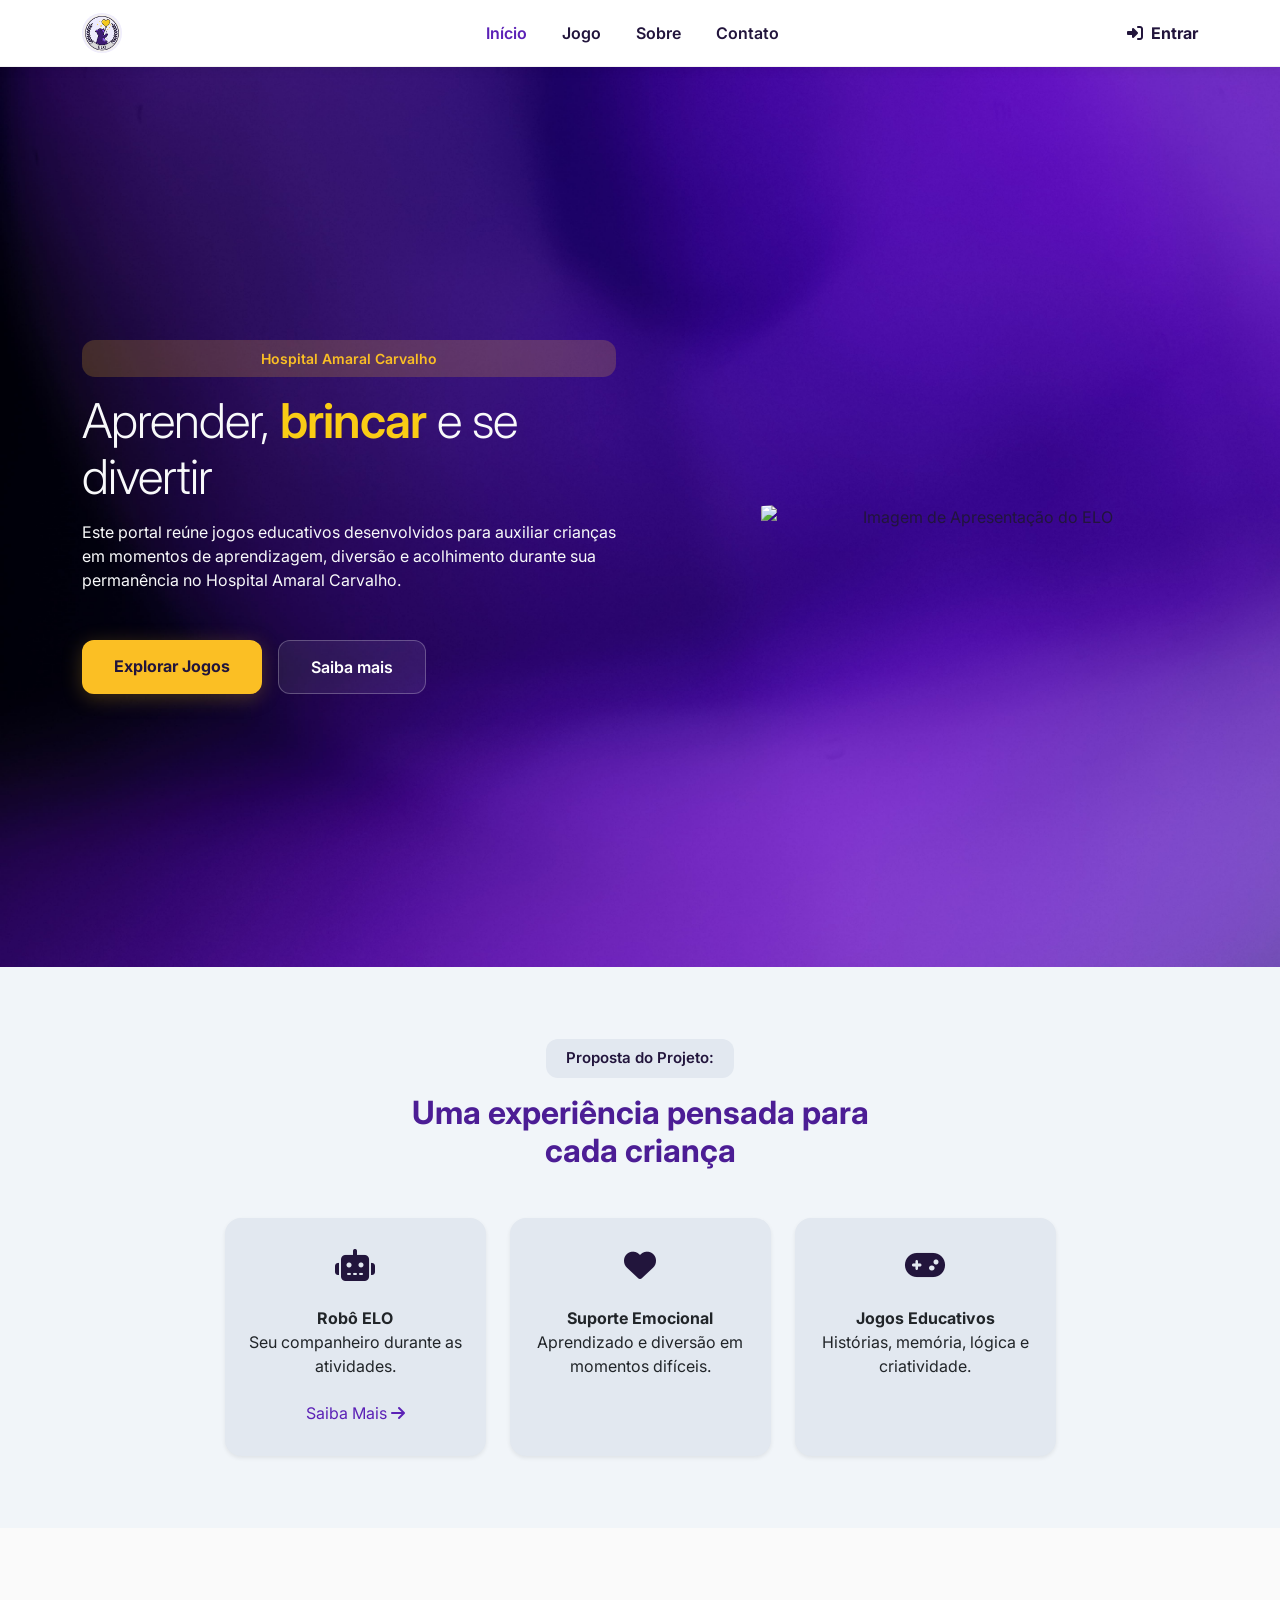
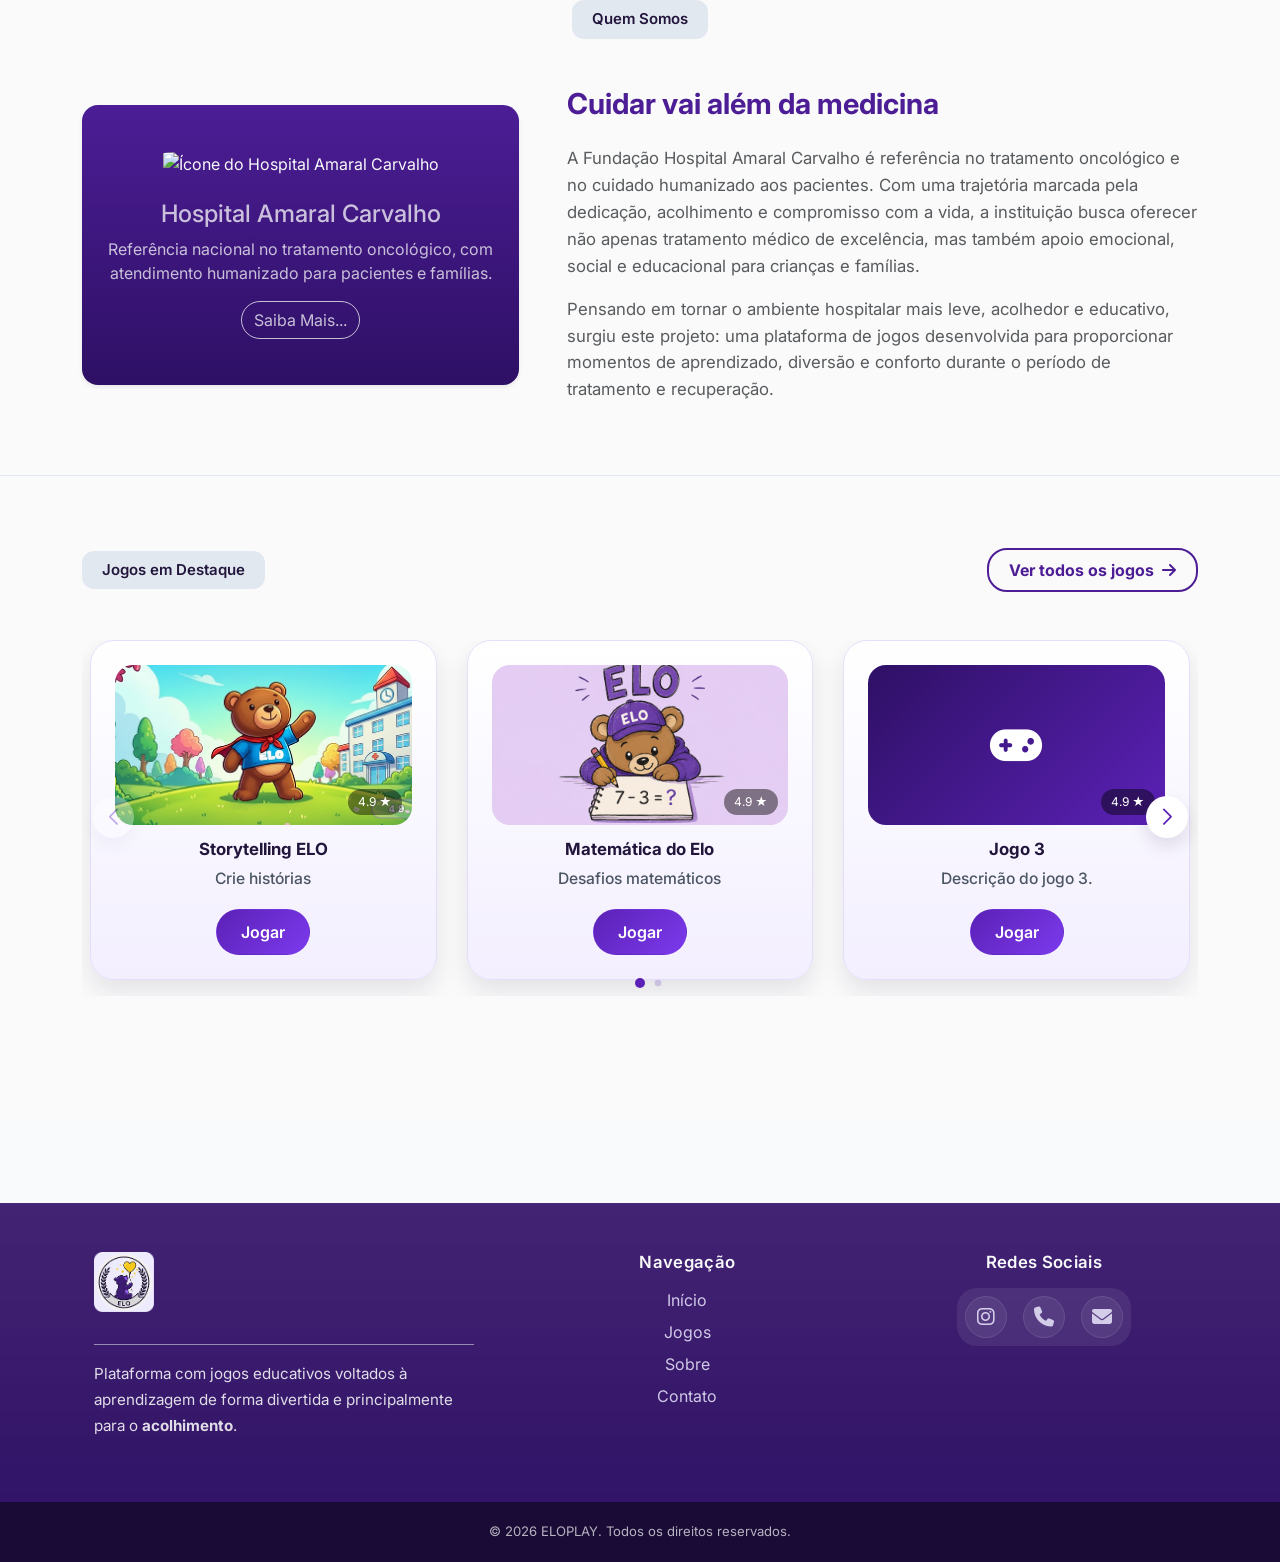
==== commit 58470c0c: "refatoração de estrutura e correção de  navegação do projeto" ====
--- a/index.html
+++ b/index.html
@@ -1,369 +1,333 @@
-<!DOCTYPE html>
-<html lang="pt-br">
-
-<head>
-    <meta charset="UTF-8">
-    <meta name="viewport" content="width=device-width, initial-scale=1.0">
-    <title>Inicio</title>
-
-    <link rel="apple-touch-icon" sizes="180x180" href="assets/img/favicon_io/apple-touch-icon.png">
-    <link rel="icon" type="image/png" sizes="32x32" href="assets/img/favicon_io/favicon-32x32.png">
-    <link rel="icon" type="image/png" sizes="16x16" href="assets/img/favicon_io/favicon-16x16.png">
-    <link rel="manifest" href="assets/img/favicon_io/site.webmanifest">
-    <link href="https://cdn.jsdelivr.net/npm/bootstrap@5.3.2/dist/css/bootstrap.min.css" rel="stylesheet">
-
-    <link rel="preconnect" href="https://fonts.googleapis.com">
-    <link rel="preconnect" href="https://fonts.gstatic.com" crossorigin>
-    <link href="https://fonts.googleapis.com/css2?family=Inter:wght@400;500;600;700&display=swap" rel="stylesheet">
-
-    <link rel="stylesheet" href="https://cdnjs.cloudflare.com/ajax/libs/font-awesome/6.4.0/css/all.min.css">
-    <link rel="stylesheet" href="https://cdn.jsdelivr.net/npm/swiper@11/swiper-bundle.min.css">
-    <link rel="stylesheet" href="assets/css/stylePrincipal.css">
-</head>
-
-<body>
-    <header class="navbar navbar-expand-lg bg-white sticky-top">
-        <div class="container navbar-container">
-            <a class="navbar-brand logo-placeholder" href="/index.html">
-                <img src="assets/img/logo.png" alt="Logo do ELO" class="img-fluid rounded-circle"
-                    style="width: 40px; height: 40px; object-fit: cover;">
-            </a>
-
-            <nav class=" d-md-flex align-items-center mx-auto">
-                <ul class="nav-links">
-                    <li><a href="/index.html" class="active">Início</a></li>
-                    <li><a href="pages/jogos/jogos.html">Jogo</a></li>
-                    <li><a href="pages/sobre.html">Sobre</a></li>
-                    <li><a href="pages/contato.html">Contato</a></li>
-                </ul>
-            </nav>
-
-            <a href="pages/login/index.html" class="btn-entrar">
-                <i class="fa-solid fa-right-to-bracket"></i>Entrar
-            </a>
-        </div>
-    </header>
-
-    <main>
-        <section class="apresentacao py-5 min-vh-100 d-flex align-items-center">
-            <div class="container">
-                <div class="row align-items-center justify-content-between g-5">
-                    <div class="col-12 col-md-6 text-light content-hero">
-                        <span class="badge-tag mb-3 d-flex justify-content-center align-items-center">Hospital Amaral
-                            Carvalho</span>
-                        <h1 class="display-5 mb-3">Aprender, <span class="highlight-yellow">brincar</span> e se divertir
-                        </h1>
-                        <p class="opacity-90 mb-5">Este portal reúne jogos educativos desenvolvidos para auxiliar
-                            crianças em momentos de aprendizagem, diversão e acolhimento durante sua permanência no
-                            Hospital Amaral Carvalho.</p>
-
-                        <div class="d-flex flex-wrap gap-3">
-                            <a href="pages/jogos/jogos.html" class="btn btn-warning-custom">Explorar Jogos</a>
-                            <a href="#projeto" class="btn btn-outline-light-custom">Saiba mais</a>
-                        </div>
-                    </div>
-                    <div class="col-12 col-md-5 text-center ">
-                        <img src="assets/img/Elo2k.png" alt="Imagem de Apresentação do ELO"
-                            class="img-fluid d-none d-md-block">
-                    </div>
-                </div>
-            </div>
-        </section>
-
-        <section id="projeto" class="projeto py-5 section-light text-center">
-            <div class="container py-4">
-                <span class="badge-tag-dark mb-3">Proposta do Projeto:</span>
-                <h2 class="section-title mb-5">Uma experiência pensada para cada criança</h2>
-
-                <div class="row justify-content-center g-4">
-                    <div class="col-12 col-md-4 col-lg-3 ">
-                        <div class="card h-100 border-0 shadow-sm card-proposta">
-                            <div class="card-body py-4">
-                                <div class="icon-box mb-3 "><i class="fa-solid fa-robot"></i></div>
-                                <p class="card-text fw-bold m-0">Robô ELO</p>
-                                <p>Seu companheiro durante as atividades.</p>
-                                <button type="button" class="btn texto " data-bs-toggle="modal"
-                                    data-bs-target="#staticBackdrop ">
-                                    Saiba Mais <i class="fa-solid fa-arrow-right"></i>
-                                </button>
-                            </div>
-                        </div>
-                    </div>
-                    <div class="col-12 col-md-4 col-lg-3">
-                        <div class="card h-100 border-0 shadow-sm card-proposta">
-                            <div class="card-body py-4">
-                                <div class="icon-box mb-3"><i class="fa-solid fa-heart"></i></div>
-                                <p class="card-text fw-bold m-0">Suporte Emocional</p>
-                                <p>Aprendizado e diversão em momentos difíceis.</p>
-                            </div>
-                        </div>
-                    </div>
-                    <div class="col-12 col-md-4 col-lg-3">
-                        <div class="card h-100 border-0 shadow-sm card-proposta">
-                            <div class="card-body py-4">
-                                <div class="icon-box mb-3"><i class="fa-solid fa-gamepad"></i></div>
-                                <p class="card-text fw-bold m-0">Jogos Educativos</p>
-                                <p>Histórias, memória, lógica e criatividade.</p>
-                            </div>
-                        </div>
-                    </div>
-
-
-                </div>
-            </div>
-            <div class="modal fade" id="staticBackdrop" data-bs-backdrop="static" data-bs-keyboard="false" tabindex="-1"
-                aria-labelledby="staticBackdropLabel" aria-hidden="true">
-                <div class="modal-dialog modal-dialog-centered modal-xl">
-                    <div class="modal-content">
-                        <div class="modal-header">
-                            <h1 class="modal-title fs-5" id="staticBackdropLabel">Robô Elo</h1>
-                            <button type="button" class="btn-close bg-" data-bs-dismiss="modal"
-                                aria-label="Close"></button>
-                        </div>
-                        <div class="modal-body text-start">
-                            <div class="bg-light mb-4 border-0 shadow-sm p-3 rounded-4">
-                                <p class="lead fw-bold">
-                                    O novo Ursinho Elo é uma versão robótica e tecnológica do projeto original de 2014,
-                                    desenvolvida pelo Hospital Amaral Carvalho para humanizar o tratamento de crianças
-                                    com câncer.
-                                </p>
-                            </div>
-
-                            <div class="bg-light mb-4 border-0 shadow-sm p-4 rounded-4">
-                                <div class="row g-4 align-items-center">
-
-                                    <article class="col-lg-7 order-lg-1 order-2 ">
-                                        <h2>Características e Funcionalidades</h2>
-
-
-                                        <ul>
-                                            <li>Mobilidade e Autonomia: O robô possui cerca de 1,5 metros de altura e
-                                                foi programado para mapear toda a área da pediatria, conseguindo se
-                                                locomover sozinho até os quartos dos pacientes após receber um comando.
-                                            </li>
-                                            <li>
-                                                Interação Visual: Ele possui olhos que piscam e uma tela acoplada onde
-                                                as crianças podem assistir a vídeos.
-                                            </li>
-                                            <li>
-                                                Mensagens de Afeto: Diferente da versão original que apenas reproduzia
-                                                áudios, o novo robô traz mensagens em vídeo de familiares e amigos,
-                                                permitindo que a criança veja e ouça seus entes queridos.
-                                            </li>
-                                            <li>
-                                                Entretenimento e Jogos: O Elo funciona como um companheiro interativo,
-                                                sendo capaz de contar histórias, cantar parabéns e participar de jogos
-                                                como o da memória e o jogo da velha
-                                            </li>
-                                            <li>
-                                                Informação: Ele também é utilizado para apresentar vídeos institucionais
-                                                e explicar as tarefas e rotinas da pediatria para os pacientes
-                                            </li>
-                                        </ul>
-                                    </article>
-
-                                    <div class="col-lg-5 justify-content-center d-flex ">
-                                        <iframe
-                                            src="https://www.facebook.com/plugins/video.php?height=476&href=https%3A%2F%2Fwww.facebook.com%2Freel%2F3171788646332981%2F&show_text=false&width=267&t=0"
-                                            width="267" height="476" style="border:none;overflow:hidden" scrolling="no"
-                                            frameborder="0" allowfullscreen="true"
-                                            allow="autoplay; clipboard-write; encrypted-media; picture-in-picture; web-share"
-                                            allowFullScreen="true" class="rounded" style="max-width:100%;"></iframe>
-                                    </div>
-
-                                </div>
-                            </div>
-                            <div class="bg-light mb-4 border-0 shadow-sm p-3 rounded-4">
-                                <h3>Importância</h3>
-                                <ul>
-                                    <li>A importância do Ursinho Elo reside no cuidado humanizado, focando no bem-estar
-                                        emocional do paciente e não apenas na cura da doença. O projeto é tão
-                                        significativo que sua primeira versão conquistou o prestigiado prêmio Leão de
-                                        Ouro em Cannes, em 2014.</li>
-                                    <li>
-                                        Para os pacientes, como relatado por Théo Manzini, o robô representa a ponte que
-                                        os une novamente à família e aos amigos, o que é fundamental para enfrentar o
-                                        isolamento do tratamento
-                                    </li>
-
-
-                                </ul>
-
-
-
-                            </div>
-
-                        </div>
-                    </div>
-        </section>
-
-        <section class="quem-somos py-5 section-ultra-light">
-            <div class="container py-4">
-                <div class="text-center mb-5">
-                    <span class="badge-tag-dark">Quem Somos</span>
-                </div>
-                <div class="row align-items-center g-5">
-                    <div class="col-12 col-md-5">
-                        <div
-                            class="card-hospital-featured p-4 text-light text-center rounded-4 shadow-sm position-relative">
-                            <div class="mx-auto mb-4 w-100 ">
-                                <img src="https://cdn.prod.website-files.com/642302a0f023e00b83b9be99/64e34c3e3f1e7e519eb1da1a_whatsapp-image-2017-10-05-at-15-54-09.jpeg"
-                                    alt="Ícone do Hospital Amaral Carvalho" class="img-fluid" style="width: 100%; ">
-                            </div>
-
-                            <div class="dummy-description opacity-75 ">
-                                <h2 class="h4">Hospital Amaral Carvalho</h2>
-                                <p>
-                                    Referência nacional no tratamento oncológico,
-                                    com atendimento humanizado para pacientes
-                                    e familias.</p>
-                                <a href="https://www.amaralcarvalho.org.br/sobre"
-                                    class=" btn btn-outline-light rounded-pill text-start">Saiba Mais...</a>
-                            </div>
-                        </div>
-                    </div>
-                    <div class="col-12 col-md-7">
-                        <h2 class="title-purple-dark text-md-start text-center mb-4">Cuidar vai além da medicina</h2>
-                        <div class="text-muted text-description">
-                            <p class="mb-3">A Fundação Hospital Amaral Carvalho é referência no tratamento oncológico e
-                                no cuidado humanizado aos pacientes. Com uma trajetória marcada pela dedicação,
-                                acolhimento e compromisso com a vida, a instituição busca oferecer não apenas tratamento
-                                médico de excelência, mas também apoio emocional, social e educacional para crianças e
-                                famílias.</p>
-                            <p class="m-0">Pensando em tornar o ambiente hospitalar mais leve, acolhedor e educativo,
-                                surgiu este projeto: uma plataforma de jogos desenvolvida para proporcionar momentos de
-                                aprendizado, diversão e conforto durante o período de tratamento e recuperação.</p>
-                        </div>
-                    </div>
-                </div>
-            </div>
-        </section>
-
-        <section class="jogos-destaque py-5 section-ultra-light border-top-divider">
-            <div class="container py-4">
-                <div class="d-flex flex-wrap justify-content-between align-items-center mb-5 gap-3">
-                    <span class="badge-tag-dark m-0">Jogos em Destaque</span>
-                    <a href="pages/jogos/jogos.html" class="btn btn-outline-purple-action">
-                        Ver todos os jogos <i class="fa-solid fa-arrow-right ms-1"></i>
-                    </a>
-                </div>
-                <!-- CARDS JOGOS CARROSSEL -->
-
-                <div class="container swiper">
-                    <div class="card-list swiper-wrapper">
-
-                        <article class="card-item swiper-slide">
-                             <div class="card-image-area placeholder-bg">
-                                
-                                <span class="rating">4.9 ★</span>
-                            </div>
-                            
-                            <h3 class="card-title-slider">Storytelling ELO</h3>
-                            <p class="user-profession">Crie histórias</p>
-                            <a href="pages/jogos/descricao.html?id=1" class="message-button">Jogar</a>
-                        </article>
-
-                        <article class="card-item swiper-slide">
-                            <div class="card-image-area placeholder-bg">
-                                
-                                <span class="rating">4.9 ★</span>
-                            </div>
-                            <h3 class="card-title-slider">Matematica do Elo</h3>
-                            <p class="user-profession">Desáfios matematicos</p>
-                            <a href="pages/jogos/descricao.html?id=2" class="message-button">Jogar</a>
-                        </article>
-
-                        <article class="card-item swiper-slide">
-                            <div class="card-image-area placeholder-bg">
-                                <i class="fa-solid fa-gamepad joystick-icon"></i>
-                                <span class="rating">4.9 ★</span>
-                            </div>
-
-                            <h3 class="card-title-slider">Jogo 3</h3>
-                            <p class="user-profession">Descrição do jogo 3.</p>
-                            <a href="pages/jogos/descricao.html?id=3" class="message-button">Jogar</a>
-                        </article>
-
-                        <article class="card-item swiper-slide">
-                            <div class="card-image-area placeholder-bg">
-                                <i class="fa-solid fa-gamepad joystick-icon"></i>
-                                <span class="rating">4.9 ★</span>
-                            </div>
-
-                            <h3 class="card-title-slider">Jogo 4</h3>
-                            <p class="user-profession">Descrição do jogo 4.</p>
-                            <a href="pages/jogos/descricao.html?id=4" class="message-button">Jogar</a>
-                        </article>
-
-
-
-                    </div>
-                    <div class="swiper-controls d-flex align-items-center justify-content-center gap-3 mt-3">
-
-                        <div class="swiper-pagination"></div>
-
-                    </div>
-                    <div class="swiper-button-prev"></div>
-                    <div class="swiper-button-next"></div>
-                </div>
-
-            </div>
-        </section>
-    </main>
-
-    <footer class="text-light pt-5">
-        <div class="container">
-            <div class="row gy-4 align-items-start footer-grid mb-5">
-                <div class="col-12 col-md-4 footer-brand px-3 px-md-0">
-                    <img src="assets/img/logo.png" alt="Logo do ELO" class="img-fluid mb-3"
-                        style="width: 60px; height: 60px; object-fit: cover;">
-                    <hr class="border-light opacity-50">
-                    <p>
-                        Plataforma com jogos educativos voltados à aprendizagem de forma divertida e principalmente para
-                        o <strong>acolhimento</strong>.
-                    </p>
-                </div>
-
-                <div class="col-12 col-sm-6 col-md-3 footer-links footer-column text-center">
-                    <h4 class="h5 mb-3">Navegação</h4>
-                    <div class="d-flex flex-column gap-2">
-                        <a href="index.html" class="text-hover-white">Início</a>
-                        <a href="pages/jogos/jogos.html" class="text-hover-white">Jogos</a>
-                        <a href="pages/sobre.html" class="text-hover-white">Sobre</a>
-                        <a href="pages/contato.html" class="text-hover-white">Contato</a>
-                    </div>
-                </div>
-
-                <div class="col-12 col-sm-6 col-md-3 footer-contato footer-column text-center">
-                    <h4 class="h5 mb-3">Redes Sociais</h4>
-                    <div class="footer-icons d-flex justify-content-center justify-content-sm-start gap-3 fs-5">
-                        <a href="#" class="footer-social-icon text-hover-white" aria-label="Instagram"><i
-                                class="fa-brands fa-instagram"></i></a>
-                        <a href="#" class="footer-social-icon text-hover-white" aria-label="Telefone"><i
-                                class="fa-solid fa-phone"></i></a>
-                        <a href="#" class="footer-social-icon text-hover-white" aria-label="E-mail"><i
-                                class="fa-solid fa-envelope"></i></a>
-                    </div>
-                </div>
-            </div>
-        </div>
-        <div class="down-footer">
-            <div class="container">
-                <div class="row">
-                    <div class="col-12 text-center footer-bottom">
-                        <p class="mb-0">
-                            &copy; 2026 ELOPLAY. Todos os direitos reservados.
-                        </p>
-                    </div>
-                </div>
-            </div>
-        </div>
-    </footer>
-
-    <script src="https://cdn.jsdelivr.net/npm/bootstrap@5.3.2/dist/js/bootstrap.bundle.min.js"></script>
-    <script src="https://cdn.jsdelivr.net/npm/swiper@11/swiper-bundle.min.js"></script>
-    <script src="assets/js/carrousel.js"></script>
-    <script src="../../assets/js/jogo.js"></script>
-</body>
-
-</html>+<!DOCTYPE html>
+<html lang="pt-br">
+
+<head>
+    <meta charset="UTF-8">
+    <meta name="viewport" content="width=device-width, initial-scale=1.0">
+    <title>Início | ELO</title>
+
+    <link rel="apple-touch-icon" sizes="180x180" href="assets/img/favicon_io/apple-touch-icon.png">
+    <link rel="icon" type="image/png" sizes="32x32" href="assets/img/favicon_io/favicon-32x32.png">
+    <link rel="icon" type="image/png" sizes="16x16" href="assets/img/favicon_io/favicon-16x16.png">
+    <link rel="manifest" href="assets/img/favicon_io/site.webmanifest">
+    <link href="https://cdn.jsdelivr.net/npm/bootstrap@5.3.2/dist/css/bootstrap.min.css" rel="stylesheet">
+
+    <link rel="preconnect" href="https://fonts.googleapis.com">
+    <link rel="preconnect" href="https://fonts.gstatic.com" crossorigin>
+    <link href="https://fonts.googleapis.com/css2?family=Inter:wght@400;500;600;700&display=swap" rel="stylesheet">
+
+    <link rel="stylesheet" href="https://cdnjs.cloudflare.com/ajax/libs/font-awesome/6.4.0/css/all.min.css">
+    <link rel="stylesheet" href="https://cdn.jsdelivr.net/npm/swiper@11/swiper-bundle.min.css">
+    <link rel="stylesheet" href="assets/css/stylePrincipal.css">
+</head>
+
+<body>
+    <header class="navbar navbar-expand-lg bg-white sticky-top">
+        <div class="container navbar-container">
+            <a class="navbar-brand logo-placeholder" href="index.html">
+                <img src="assets/img/logo.png" alt="Logo do ELO" class="img-fluid rounded-circle"
+                    style="width: 40px; height: 40px; object-fit: cover;">
+            </a>
+
+            <nav class="d-md-flex align-items-center mx-auto">
+                <ul class="nav-links">
+                    <li><a href="index.html" class="active">Início</a></li>
+                    <li><a href="pages/jogos/jogos.html">Jogo</a></li>
+                    <li><a href="pages/sobre.html">Sobre</a></li>
+                    <li><a href="pages/contato.html">Contato</a></li>
+                </ul>
+            </nav>
+
+            <a href="pages/login/index.html" class="btn-entrar">
+                <i class="fa-solid fa-right-to-bracket"></i>Entrar
+            </a>
+        </div>
+    </header>
+
+    <main>
+        <section class="apresentacao py-5 min-vh-100 d-flex align-items-center">
+            <div class="container">
+                <div class="row align-items-center justify-content-between g-5">
+                    <div class="col-12 col-md-6 text-light content-hero">
+                        <span class="badge-tag mb-3 d-flex justify-content-center align-items-center">Hospital Amaral
+                            Carvalho</span>
+                        <h1 class="display-5 mb-3">Aprender, <span class="highlight-yellow">brincar</span> e se divertir</h1>
+                        <p class="opacity-90 mb-5">Este portal reúne jogos educativos desenvolvidos para auxiliar
+                            crianças em momentos de aprendizagem, diversão e acolhimento durante sua permanência no
+                            Hospital Amaral Carvalho.</p>
+
+                        <div class="d-flex flex-wrap gap-3">
+                            <a href="pages/jogos/jogos.html" class="btn btn-warning-custom">Explorar Jogos</a>
+                            <a href="#projeto" class="btn btn-outline-light-custom">Saiba mais</a>
+                        </div>
+                    </div>
+                    <div class="col-12 col-md-5 text-center">
+                        <img src="assets/img/Elo2k.png" alt="Imagem de Apresentação do ELO"
+                            class="img-fluid d-none d-md-block">
+                    </div>
+                </div>
+            </div>
+        </section>
+
+        <section id="projeto" class="projeto py-5 section-light text-center">
+            <div class="container py-4">
+                <span class="badge-tag-dark mb-3">Proposta do Projeto:</span>
+                <h2 class="section-title mb-5">Uma experiência pensada para cada criança</h2>
+
+                <div class="row justify-content-center g-4">
+                    <div class="col-12 col-md-4 col-lg-3">
+                        <div class="card h-100 border-0 shadow-sm card-proposta">
+                            <div class="card-body py-4">
+                                <div class="icon-box mb-3"><i class="fa-solid fa-robot"></i></div>
+                                <p class="card-text fw-bold m-0">Robô ELO</p>
+                                <p>Seu companheiro durante as atividades.</p>
+                                <button type="button" class="btn texto" data-bs-toggle="modal"
+                                    data-bs-target="#staticBackdrop">
+                                    Saiba Mais <i class="fa-solid fa-arrow-right"></i>
+                                </button>
+                            </div>
+                        </div>
+                    </div>
+                    <div class="col-12 col-md-4 col-lg-3">
+                        <div class="card h-100 border-0 shadow-sm card-proposta">
+                            <div class="card-body py-4">
+                                <div class="icon-box mb-3"><i class="fa-solid fa-heart"></i></div>
+                                <p class="card-text fw-bold m-0">Suporte Emocional</p>
+                                <p>Aprendizado e diversão em momentos difíceis.</p>
+                            </div>
+                        </div>
+                    </div>
+                    <div class="col-12 col-md-4 col-lg-3">
+                        <div class="card h-100 border-0 shadow-sm card-proposta">
+                            <div class="card-body py-4">
+                                <div class="icon-box mb-3"><i class="fa-solid fa-gamepad"></i></div>
+                                <p class="card-text fw-bold m-0">Jogos Educativos</p>
+                                <p>Histórias, memória, lógica e criatividade.</p>
+                            </div>
+                        </div>
+                    </div>
+                </div>
+            </div>
+
+            <!-- Modal corretamente fora da .container interna -->
+            <div class="modal fade" id="staticBackdrop" data-bs-backdrop="static" data-bs-keyboard="false"
+                tabindex="-1" aria-labelledby="staticBackdropLabel" aria-hidden="true">
+                <div class="modal-dialog modal-dialog-centered modal-xl">
+                    <div class="modal-content">
+                        <div class="modal-header">
+                            <h1 class="modal-title fs-5" id="staticBackdropLabel">Robô Elo</h1>
+                            <button type="button" class="btn-close" data-bs-dismiss="modal"
+                                aria-label="Close"></button>
+                        </div>
+                        <div class="modal-body text-start">
+                            <div class="bg-light mb-4 border-0 shadow-sm p-3 rounded-4">
+                                <p class="lead fw-bold">
+                                    O novo Ursinho Elo é uma versão robótica e tecnológica do projeto original de 2014,
+                                    desenvolvida pelo Hospital Amaral Carvalho para humanizar o tratamento de crianças
+                                    com câncer.
+                                </p>
+                            </div>
+
+                            <div class="bg-light mb-4 border-0 shadow-sm p-4 rounded-4">
+                                <div class="row g-4 align-items-center">
+                                    <article class="col-lg-7 order-lg-1 order-2">
+                                        <h2>Características e Funcionalidades</h2>
+                                        <ul>
+                                            <li>Mobilidade e Autonomia: O robô possui cerca de 1,5 metros de altura e
+                                                foi programado para mapear toda a área da pediatria, conseguindo se
+                                                locomover sozinho até os quartos dos pacientes após receber um
+                                                comando.</li>
+                                            <li>Interação Visual: Ele possui olhos que piscam e uma tela acoplada onde
+                                                as crianças podem assistir a vídeos.</li>
+                                            <li>Mensagens de Afeto: Diferente da versão original que apenas reproduzia
+                                                áudios, o novo robô traz mensagens em vídeo de familiares e amigos,
+                                                permitindo que a criança veja e ouça seus entes queridos.</li>
+                                            <li>Entretenimento e Jogos: O Elo funciona como um companheiro interativo,
+                                                sendo capaz de contar histórias, cantar parabéns e participar de jogos
+                                                como o da memória e o jogo da velha.</li>
+                                            <li>Informação: Ele também é utilizado para apresentar vídeos
+                                                institucionais e explicar as tarefas e rotinas da pediatria para os
+                                                pacientes.</li>
+                                        </ul>
+                                    </article>
+
+                                    <div class="col-lg-5 justify-content-center d-flex">
+                                        <iframe
+                                            src="https://www.facebook.com/plugins/video.php?height=476&href=https%3A%2F%2Fwww.facebook.com%2Freel%2F3171788646332981%2F&show_text=false&width=267&t=0"
+                                            width="267" height="476" style="border:none;overflow:hidden"
+                                            scrolling="no" frameborder="0"
+                                            allow="autoplay; clipboard-write; encrypted-media; picture-in-picture; web-share"
+                                            allowfullscreen class="rounded"></iframe>
+                                    </div>
+                                </div>
+                            </div>
+
+                            <div class="bg-light mb-4 border-0 shadow-sm p-3 rounded-4">
+                                <h3>Importância</h3>
+                                <ul>
+                                    <li>A importância do Ursinho Elo reside no cuidado humanizado, focando no bem-estar
+                                        emocional do paciente e não apenas na cura da doença. O projeto é tão
+                                        significativo que sua primeira versão conquistou o prestigiado prêmio Leão de
+                                        Ouro em Cannes, em 2014.</li>
+                                    <li>Para os pacientes, como relatado por Théo Manzini, o robô representa a ponte
+                                        que os une novamente à família e aos amigos, o que é fundamental para enfrentar
+                                        o isolamento do tratamento.</li>
+                                </ul>
+                            </div>
+                        </div>
+                    </div>
+                </div>
+            </div>
+        </section>
+
+        <section class="quem-somos py-5 section-ultra-light">
+            <div class="container py-4">
+                <div class="text-center mb-5">
+                    <span class="badge-tag-dark">Quem Somos</span>
+                </div>
+                <div class="row align-items-center g-5">
+                    <div class="col-12 col-md-5">
+                        <div
+                            class="card-hospital-featured p-4 text-light text-center rounded-4 shadow-sm position-relative">
+                            <div class="mx-auto mb-4 w-100">
+                                <img src="https://cdn.prod.website-files.com/642302a0f023e00b83b9be99/64e34c3e3f1e7e519eb1da1a_whatsapp-image-2017-10-05-at-15-54-09.jpeg"
+                                    alt="Ícone do Hospital Amaral Carvalho" class="img-fluid" style="width: 100%;">
+                            </div>
+
+                            <div class="dummy-description opacity-75">
+                                <h2 class="h4">Hospital Amaral Carvalho</h2>
+                                <p>Referência nacional no tratamento oncológico, com atendimento humanizado para
+                                    pacientes e famílias.</p>
+                                <a href="https://www.amaralcarvalho.org.br/sobre"
+                                    class="btn btn-outline-light rounded-pill text-start">Saiba Mais...</a>
+                            </div>
+                        </div>
+                    </div>
+                    <div class="col-12 col-md-7">
+                        <h2 class="title-purple-dark text-md-start text-center mb-4">Cuidar vai além da medicina</h2>
+                        <div class="text-muted text-description">
+                            <p class="mb-3">A Fundação Hospital Amaral Carvalho é referência no tratamento oncológico
+                                e no cuidado humanizado aos pacientes. Com uma trajetória marcada pela dedicação,
+                                acolhimento e compromisso com a vida, a instituição busca oferecer não apenas tratamento
+                                médico de excelência, mas também apoio emocional, social e educacional para crianças e
+                                famílias.</p>
+                            <p class="m-0">Pensando em tornar o ambiente hospitalar mais leve, acolhedor e educativo,
+                                surgiu este projeto: uma plataforma de jogos desenvolvida para proporcionar momentos de
+                                aprendizado, diversão e conforto durante o período de tratamento e recuperação.</p>
+                        </div>
+                    </div>
+                </div>
+            </div>
+        </section>
+
+        <section class="jogos-destaque py-5 section-ultra-light border-top-divider">
+            <div class="container py-4">
+                <div class="d-flex flex-wrap justify-content-between align-items-center mb-5 gap-3">
+                    <span class="badge-tag-dark m-0">Jogos em Destaque</span>
+                    <a href="pages/jogos/jogos.html" class="btn btn-outline-purple-action">
+                        Ver todos os jogos <i class="fa-solid fa-arrow-right ms-1"></i>
+                    </a>
+                </div>
+
+                <div class="container swiper">
+                    <div class="card-list swiper-wrapper">
+                        <article class="card-item swiper-slide">
+                            <div class="card-image-area placeholder-bg">
+                                <span class="rating">4.9 ★</span>
+                            </div>
+                            <h3 class="card-title-slider">Storytelling ELO</h3>
+                            <p class="user-profession">Crie histórias</p>
+                            <a href="pages/jogos/descricao.html?id=1" class="message-button">Jogar</a>
+                        </article>
+
+                        <article class="card-item swiper-slide">
+                            <div class="card-image-area placeholder-bg">
+                                <span class="rating">4.9 ★</span>
+                            </div>
+                            <h3 class="card-title-slider">Matemática do Elo</h3>
+                            <p class="user-profession">Desafios matemáticos</p>
+                            <a href="pages/jogos/descricao.html?id=2" class="message-button">Jogar</a>
+                        </article>
+
+                        <article class="card-item swiper-slide">
+                            <div class="card-image-area placeholder-bg">
+                                <i class="fa-solid fa-gamepad joystick-icon"></i>
+                                <span class="rating">4.9 ★</span>
+                            </div>
+                            <h3 class="card-title-slider">Jogo 3</h3>
+                            <p class="user-profession">Descrição do jogo 3.</p>
+                            <a href="pages/jogos/descricao.html?id=3" class="message-button">Jogar</a>
+                        </article>
+
+                        <article class="card-item swiper-slide">
+                            <div class="card-image-area placeholder-bg">
+                                <i class="fa-solid fa-gamepad joystick-icon"></i>
+                                <span class="rating">4.9 ★</span>
+                            </div>
+                            <h3 class="card-title-slider">Jogo 4</h3>
+                            <p class="user-profession">Descrição do jogo 4.</p>
+                            <a href="pages/jogos/descricao.html?id=4" class="message-button">Jogar</a>
+                        </article>
+                    </div>
+
+                    <div class="swiper-controls d-flex align-items-center justify-content-center gap-3 mt-3">
+                        <div class="swiper-pagination"></div>
+                    </div>
+                    <div class="swiper-button-prev"></div>
+                    <div class="swiper-button-next"></div>
+                </div>
+            </div>
+        </section>
+    </main>
+
+    <footer class="text-light pt-5">
+        <div class="container">
+            <div class="row gy-4 align-items-start footer-grid mb-5">
+                <div class="col-12 col-md-4 footer-brand px-3 px-md-0">
+                    <img src="assets/img/logo.png" alt="Logo do ELO" class="img-fluid mb-3"
+                        style="width: 60px; height: 60px; object-fit: cover;">
+                    <hr class="border-light opacity-50">
+                    <p>Plataforma com jogos educativos voltados à aprendizagem de forma divertida e principalmente para
+                        o <strong>acolhimento</strong>.</p>
+                </div>
+
+                <div class="col-12 col-sm-6 col-md-3 footer-links footer-column text-center">
+                    <h4 class="h5 mb-3">Navegação</h4>
+                    <div class="d-flex flex-column gap-2">
+                        <a href="index.html" class="text-hover-white">Início</a>
+                        <a href="pages/jogos/jogos.html" class="text-hover-white">Jogos</a>
+                        <a href="pages/sobre.html" class="text-hover-white">Sobre</a>
+                        <a href="pages/contato.html" class="text-hover-white">Contato</a>
+                    </div>
+                </div>
+
+                <div class="col-12 col-sm-6 col-md-3 footer-contato footer-column text-center">
+                    <h4 class="h5 mb-3">Redes Sociais</h4>
+                    <div class="footer-icons d-flex justify-content-center justify-content-sm-start gap-3 fs-5">
+                        <a href="#" class="footer-social-icon text-hover-white" aria-label="Instagram"><i
+                                class="fa-brands fa-instagram"></i></a>
+                        <a href="#" class="footer-social-icon text-hover-white" aria-label="Telefone"><i
+                                class="fa-solid fa-phone"></i></a>
+                        <a href="#" class="footer-social-icon text-hover-white" aria-label="E-mail"><i
+                                class="fa-solid fa-envelope"></i></a>
+                    </div>
+                </div>
+            </div>
+        </div>
+        <div class="down-footer">
+            <div class="container">
+                <div class="row">
+                    <div class="col-12 text-center footer-bottom">
+                        <p class="mb-0">&copy; 2026 ELOPLAY. Todos os direitos reservados.</p>
+                    </div>
+                </div>
+            </div>
+        </div>
+    </footer>
+
+    <script src="https://cdn.jsdelivr.net/npm/bootstrap@5.3.2/dist/js/bootstrap.bundle.min.js"></script>
+    <script src="https://cdn.jsdelivr.net/npm/swiper@11/swiper-bundle.min.js"></script>
+    <script src="assets/js/carrousel.js" defer></script>
+</body>
+
+</html>
--- a/assets/css/stylePrincipal.css
+++ b/assets/css/stylePrincipal.css
@@ -1,579 +1,483 @@
-/* --- CONFIGURAÇÕES GERAIS --- */
-* {
-    margin: 0;
-    padding: 0;
-    box-sizing: border-box;
-    font-family: 'Inter', sans-serif;
-}
-
-body {
-    background-color: #F8FAFC;
-    color: #22153C;
-    overflow-x: hidden;
-}
-
-h1, h2, h3, h4, h5, h6 {
-    font-weight: 700;
-}
-
-/* --- NAVBAR / NAVBAR CONTAINER --- */
-header {
-    box-shadow: 0px 4px 10px rgba(0, 0, 0, 0.05);
-    border-bottom: 1px solid rgba(0, 0, 0, 0.05);
-}
-
-.navbar-container {
-    display: flex;
-    justify-content: space-between;
-    align-items: center;
-}
-
-.nav-links {
-    display: flex;
-    list-style: none;
-    gap: 35px;
-    margin: 0;
-    padding: 0;
-}
-
-.nav-links li a {
-    text-decoration: none;
-    color: #22153C;
-    font-weight: 600;
-    font-size: 16px;
-    transition: color 0.2s ease;
-    padding: 8px 0;
-}
-
-.nav-links li a:hover,
-.nav-links li a.active {
-    color: #5B21B6;
-}
-.texto{
-    color: #5B21B6;
-}
-.btn-entrar {
-    display: flex;
-    align-items: center;
-    gap: 8px;
-    text-decoration: none;
-    color: #22153C;
-    font-weight: 700;
-    font-size: 16px;
-    transition: transform 0.2s ease;
-}
-
-.btn-entrar:hover {
-    color: #5B21B6;
-    transform: translateY(-1px);
-}
-
-/* --- BADGES / TAGS --- */
-.badge-tag {
-    background-color: rgba(251, 191, 36, 0.2);
-    color: #FBBF24;
-    padding: 8px 16px;
-    border-radius: 13px;
-    font-weight: 600;
-    font-size: 14px;
-    display: inline-block;
-}
-
-.badge-tag-dark {
-    background-color: #E2E8F0;
-    color: #22153C;
-    padding: 8px 20px;
-    border-radius: 12px;
-    font-weight: 600;
-    font-size: 15px;
-    display: inline-block;
-}
-
-/* --- SEÇÃO DE APRESENTAÇÃO (HERO) --- */
-.apresentacao {
-    background-color: #1a0b36; /* Um roxo mais profundo e menos "neon" como base */
-    background-image: url('../img/testesBanner/blurry.jpg');
-    background-size: cover;
-   
-    position: relative;
-    overflow: hidden;
-}
-
-/* Um brilho sutil ao fundo para dar profundidade, fugindo do gradiente linear travado */
-
-
-.img-fluid{
-    border-radius: 6%;
-}
-.content-hero h1 {
-    line-height: 1.15;
-    letter-spacing: -1px;
-}
-
-.highlight-yellow{
-   
-    color: #FACC15;
-    font-weight: 600;
-  
-}
-
-/* Customização da Imagem para que ela pareça integrada, não apenas jogada na tela */
-.img-hero-custom {
-    border-radius: 24px; /* Cantos arredondados suavizam o visual */
-    box-shadow: 0 20px 40px rgba(0, 0, 0, 0.4);
-    transition: transform 0.5s ease;
-}
-
-
-
-/* BOTÕES CUSTOMIZADOS HERO */
-.btn-warning-custom {
-    background-color: #FBBF24;
-    color: #1a0b36;
-    font-weight: 700;
-    padding: 14px 32px;
-    border-radius: 12px; /* Menos arredondado "pílula total" traz um ar mais moderno/tech e menos infantil */
-    border: none;
-    box-shadow: 0px 4px 20px rgba(251, 191, 36, 0.2);
-    transition: all 0.3s cubic-bezier(0.16, 1, 0.3, 1);
-}
-
-.btn-warning-custom:hover {
-    background-color: #fca5a5; /* Uma transição de cor leve ou tom mais vivo */
-    background-color: #F59E0B;
-   
-    box-shadow: 0px 8px 28px rgba(251, 191, 36, 0.4);
-}
-
-.btn-outline-light-custom {
-    background-color: rgba(255, 255, 255, 0.05);
-    color: #FFFFFF;
-    font-weight: 600;
-    padding: 14px 32px;
-    border-radius: 12px;
-    border: 1px solid rgba(255, 255, 255, 0.2);
-    transition: all 0.3s ease;
-}
-
-.btn-outline-light-custom:hover {
-    background-color: #FFFFFF;
-    color: #1a0b36;
-   
-}
-
-/* BOTÕES CUSTOMIZADOS HERO */
-.btn-warning-custom {
-    background-color: #FBBF24;
-    color: #22153C;
-    font-weight: 700;
-    padding: 12px 28px;
-    border-radius: 16px;
-    border: none;
-    box-shadow: 0px 4px 20px rgba(251, 191, 36, 0.4);
-    transition: all 0.3s ease;
-}
-
-.btn-warning-custom:hover {
-    background-color: #F59E0B;
-    
-    box-shadow: 0px 6px 24px rgba(251, 191, 36, 0.6);
-}
-
-.btn-outline-light-custom {
-    background-color: rgba(255, 255, 255, 0.1);
-    color: #FFFFFF;
-    font-weight: 600;
-    padding: 12px 28px;
-    border-radius: 16px ;
-    border: 1px solid rgba(255, 255, 255, 0.4);
-    transition: all 0.3s ease;
-}
-
-.btn-outline-light-custom:hover {
-    background-color: #FFFFFF;
-    color: #2E1065;
-   
-}
-
-/* --- PROPOSTA DO PROJETO --- */
-
-
-.section-light {
-    background-color: #F1F5F9;
-}
-
-.section-title {
-    color: #4C1D95;
-    font-size: 2rem;
-    max-width: 500px;
-    margin: 0 auto;
-}
-
-.card-proposta {
-    background-color: #E2E8F0 !important;
-    border-radius: 16px !important;
-    transition: transform 0.3s ease, box-shadow 0.3s ease;
-    
-}
-
-.card-proposta:hover {
-    transform: scale(1.05);
-    box-shadow: 0px 10px 20px rgba(0, 0, 0, 0.05) !important;
-}
-
-.card-proposta .icon-box {
-    font-size: 2rem;
-    color: #22153C;
-}
-
-/* --- SEÇÃO QUEM SOMOS --- */
-.section-ultra-light {
-    background-color: #FAFAFA;
-}
-
-.card-hospital-featured {
-    background: linear-gradient(180deg, #4C1D95 0%, #2E1065 100%);
-    min-height: 280px;
-    display: flex;
-    flex-direction: column;
-    justify-content: center;
-}
-
-.hospital-icon-circle {
-    width: 60px;
-    height: 60px;
-    background-color: #ECE9FE;
-    border-radius: 12px;
-    display: flex;
-    align-items: center;
-    justify-content: center;
-    font-size: 1.8rem;
-}
-
-.text-purple {
-    color: #4C1D95;
-}
-
-.title-purple-dark {
-    color: #4C1D95;
-    font-size: 1.8rem;
-}
-
-.text-description p {
-    font-size: 1.05rem;
-    line-height: 1.6;
-}
-
-/* --- JOGOS EM DESTAQUE --- */
-
-
-.btn-outline-purple-action {
-    border: 2px solid #4C1D95;
-    color: #4C1D95;
-    font-weight: 700;
-    border-radius: 20px;
-    padding: 8px 20px;
-    transition: all 0.2s ease;
-}
-
-.btn-outline-purple-action:hover {
-    background-color: #4C1D95;
-    color: #FFFFFF;
-}
-/* .border-top-divider {
-    border-top: 1px solid #E2E8F0;
-}
-
-
-
-/* MOCKUP DO SLIDER */
-
-/* .slider-wrapper {
-    min-height: 250px;
-}
-
-.game-card-placeholder {
-    display: flex;
-    align-items: center;
-    justify-content: center;
-    font-weight: 600;
-    font-size: 1.2rem;
-}
-
-.side-card {
-    background-color: #4C1D95;
-    min-height: 180px;
-}
-
-.active-card {
-    background-color: #1E1B4B;
-    min-height: 220px;
-}
-
-.scale-active {
-    transform: scale(1.05);
-    z-index: 1;
-}
-
-.btn-arrow-slider {
-    background-color: #7C3AED;
-    color: #FFFFFF;
-    width: 40px;
-    height: 40px;
-    border-radius: 8px;
-    display: flex;
-    align-items: center;
-    justify-content: center;
-    border: none;
-    transition: background-color 0.2s;
-}
-
-.btn-arrow-slider:hover {
-    background-color: #5B21B6;
-    color: #FFFFFF;
-} */
-
-.swiper {
-    overflow: hidden;
-    max-width: 1200px;
-    margin: 0 auto 55px;
-    padding: 0 8px;
-}
-
-.card-list .card-item {
-    color: #22153C;
-    user-select: none;
-    max-width: 400px;
-    padding: 24px;
-    display: flex;
-    flex-direction: column;
-    align-items: center;
-    justify-content: center;
-    border-radius: 24px;
-    background: linear-gradient(180deg, #ffffff 0%, #f3efff 100%);
-    border: 1px solid #e5defa;
-    box-shadow: 0 12px 24px rgba(33, 19, 61, 0.10);
-    text-align: center;
-}
-
-.card-list .card-item .user-image {
-    width: 100%;
-    max-width: 180px;
-    aspect-ratio: 1 / 1;
-    border-radius: 18px;
-    object-fit: cover;
-}
-
-.jogos-destaque .card-image-area {
-    position: relative;
-    width: 100%;
-    height: 160px;
-    border-radius: 18px;
-    overflow: hidden;
-}
-
-.jogos-destaque .placeholder-bg {
-    background: linear-gradient(135deg, #2E1065 0%, #5B21B6 100%);
-    display: flex;
-    justify-content: center;
-    align-items: center;
-}
-
-.jogos-destaque .joystick-icon {
-    font-size: 42px;
-    color: #ffffff;
-}
-
-.jogos-destaque .rating {
-    position: absolute;
-    right: 10px;
-    bottom: 10px;
-    background: rgba(0, 0, 0, 0.45);
-    color: #fff;
-    padding: 4px 10px;
-    border-radius: 999px;
-    font-size: 12px;
-}
-
-.card-list .card-item .card-title-slider {
-    font-size: 1.05rem;
-    color: #22153C;
-    margin: 14px 0 8px;
-}
-
-.card-list .card-item .user-profession {
-    font-size: 0.98rem;
-    color: #4b5563;
-    font-weight: 500;
-    margin: 0 0 18px;
-}
-
-.card-list .card-item .message-button {
-    font-size: 1rem;
-    padding: 10px 24px;
-    color: #ffffff;
-    border-radius: 999px;
-    font-weight: 600;
-    cursor: pointer;
-    background: linear-gradient(135deg, #5B21B6 0%, #7C3AED 100%);
-    border: 1px solid transparent;
-    transition: transform 0.2s ease, box-shadow 0.2s ease;
-}
-
-.card-list .card-item .message-button:hover {
-    transform: translateY(-1px);
-    box-shadow: 0 8px 18px rgba(91, 33, 182, 0.25);
-}
-
-.swiper .swiper-pagination-bullet {
-    background: #5B21B6;
-    height: 10px;
-    width: 10px;
-}
-
-.swiper-controls {
-    position: relative;
-    z-index: 2;
-}
-
-.swiper-button-prev,
-.swiper-button-next {
-    color: #5B21B6;
-    width: 42px;
-    height: 42px;
-    border-radius: 999px;
-    background: #fff;
-    box-shadow: 0 8px 18px rgba(33, 19, 61, 0.12);
-}
-
-.swiper-button-prev::after,
-.swiper-button-next::after {
-    font-size: 1rem;
-    font-weight: 700;
-}
-
-/* pega o primeiro card e coloca uma imagem */
-.card-item:nth-child(1) .placeholder-bg {
-    background-image: url('../img/desenho.png');
-    background-size: cover;
-    background-position: center;
-}
-.card-item:nth-child(2) .placeholder-bg {
-    background-image: url('../img/game2.png');
-    background-size: cover;
-    background-position: center;
-}
-
-@media (max-width: 768px) {
-    .swiper {
-        margin-bottom: 30px;
-    }
-
-    .card-list .card-item {
-        padding: 18px;
-    }
-
-    .card-list .card-item .message-button {
-        width: 100%;
-    }
-}
-
-/* --- RODAPÉ --- */
-footer {
-    background: linear-gradient(180deg, rgba(56, 23, 107, 0.95) 0%, #2E1065 100%);
-    border-top: 1px solid rgba(236, 233, 254, 0.12);
-    margin-top: 80px;
-    color: #ECE9FE;
-    /* Removido o padding-bottom daqui já que controlamos no HTML com pt-5 */
-}
-
-.footer-grid {
-    justify-content: space-between;
-    align-items: flex-start;
-    gap: 1rem 1.5rem;
-}
-
-.footer-column {
-    display: flex;
-    flex-direction: column;
-    align-items: center;
-    text-align: center;
-}
-
-.footer-brand {
-    max-width: 380px;
-}
-
-.footer-brand p {
-    opacity: 0.88;
-    line-height: 1.7;
-    font-size: 0.95rem;
-}
-
-.footer-links h4,
-.footer-contato h4 {
-    margin-bottom: 12px;
-    font-size: 1.05rem;
-    font-weight: 600;
-    letter-spacing: 0.02em;
-    text-align: center;
-}
-
-.footer-links a,
-.footer-contato a {
-    color: #ECE9FE;
-    text-decoration: none;
-    opacity: 0.85;
-    transition: transform 0.25s ease, opacity 0.25s ease, color 0.25s ease;
-}
-
-@media (min-width: 768px) {
-    .footer-grid {
-        justify-content: space-around;
-    }
-
-    .footer-column {
-        align-items: center;
-    }
-}
-
-.footer-links a:hover {
-    opacity: 1;
-    color: #fff;
-}
-
-.footer-contato a:hover {
-    opacity: 1;
-    color: #fff;
-}
-.footer-icons{
-    background-color: rgba(255, 255, 255, 0.08);
-    padding: 8px;
-    border-radius: 20px;
-}
-
-.footer-social-icon {
-    width: 42px;
-    height: 42px;
-    display: grid;
-    place-items: center;
-    border-radius: 999px;
-    background: rgba(255, 255, 255, 0.08);
-    border: 1px solid rgba(255, 255, 255, 0.12);
-}
-
-.footer-social-icon:hover {
-    background: rgba(255, 255, 255, 0.14);
-}
-
-.down-footer {
-    width: 100%;
-    padding: 20px 0; /* Ajustado padding vertical */
-    background-color: #1a0b36;
-}
-
-.footer-bottom p {
-    font-size: 0.82rem;
-    opacity: 0.7;
-    margin: 0; /* Garante que nenhuma margem residual do navegador crie vãos adicionais */
-}
+/* --- CONFIGURAÇÕES GERAIS --- */
+* {
+    margin: 0;
+    padding: 0;
+    box-sizing: border-box;
+    font-family: 'Inter', sans-serif;
+}
+
+body {
+    background-color: #F8FAFC;
+    color: #22153C;
+    overflow-x: hidden;
+}
+
+h1, h2, h3, h4, h5, h6 {
+    font-weight: 700;
+}
+
+/* --- NAVBAR --- */
+header {
+    box-shadow: 0 4px 10px rgba(0, 0, 0, 0.05);
+    border-bottom: 1px solid rgba(0, 0, 0, 0.05);
+}
+
+.navbar-container {
+    display: flex;
+    justify-content: space-between;
+    align-items: center;
+}
+
+.nav-links {
+    display: flex;
+    list-style: none;
+    gap: 35px;
+    margin: 0;
+    padding: 0;
+}
+
+.nav-links li a {
+    text-decoration: none;
+    color: #22153C;
+    font-weight: 600;
+    font-size: 16px;
+    transition: color 0.2s ease;
+    padding: 8px 0;
+}
+
+.nav-links li a:hover,
+.nav-links li a.active {
+    color: #5B21B6;
+}
+
+.texto {
+    color: #5B21B6;
+}
+
+.btn-entrar {
+    display: flex;
+    align-items: center;
+    gap: 8px;
+    text-decoration: none;
+    color: #22153C;
+    font-weight: 700;
+    font-size: 16px;
+    transition: transform 0.2s ease;
+}
+
+.btn-entrar:hover {
+    color: #5B21B6;
+    transform: translateY(-1px);
+}
+
+/* --- BADGES / TAGS --- */
+.badge-tag {
+    background-color: rgba(251, 191, 36, 0.2);
+    color: #FBBF24;
+    padding: 8px 16px;
+    border-radius: 13px;
+    font-weight: 600;
+    font-size: 14px;
+    display: inline-block;
+}
+
+.badge-tag-dark {
+    background-color: #E2E8F0;
+    color: #22153C;
+    padding: 8px 20px;
+    border-radius: 12px;
+    font-weight: 600;
+    font-size: 15px;
+    display: inline-block;
+}
+
+/* --- HERO --- */
+.apresentacao {
+    background-color: #1a0b36;
+    background-image: url('../img/testesBanner/blurry.jpg');
+    background-size: cover;
+    position: relative;
+    overflow: hidden;
+}
+
+.img-fluid {
+    border-radius: 6%;
+}
+
+.content-hero h1 {
+    line-height: 1.15;
+    letter-spacing: -1px;
+}
+
+.highlight-yellow {
+    color: #FACC15;
+    font-weight: 600;
+}
+
+.img-hero-custom {
+    border-radius: 24px;
+    box-shadow: 0 20px 40px rgba(0, 0, 0, 0.4);
+    transition: transform 0.5s ease;
+}
+
+/* --- BOTÕES CUSTOMIZADOS HERO --- */
+.btn-warning-custom {
+    background-color: #FBBF24;
+    color: #22153C;
+    font-weight: 700;
+    padding: 14px 32px;
+    border-radius: 12px;
+    border: none;
+    box-shadow: 0 4px 20px rgba(251, 191, 36, 0.25);
+    transition: all 0.3s cubic-bezier(0.16, 1, 0.3, 1);
+}
+
+.btn-warning-custom:hover {
+    background-color: #F59E0B;
+    box-shadow: 0 8px 28px rgba(251, 191, 36, 0.45);
+}
+
+.btn-outline-light-custom {
+    background-color: rgba(255, 255, 255, 0.08);
+    color: #FFFFFF;
+    font-weight: 600;
+    padding: 14px 32px;
+    border-radius: 12px;
+    border: 1px solid rgba(255, 255, 255, 0.25);
+    transition: all 0.3s ease;
+}
+
+.btn-outline-light-custom:hover {
+    background-color: #FFFFFF;
+    color: #1a0b36;
+}
+
+/* --- PROPOSTA DO PROJETO --- */
+.section-light {
+    background-color: #F1F5F9;
+}
+
+.section-title {
+    color: #4C1D95;
+    font-size: 2rem;
+    max-width: 500px;
+    margin: 0 auto;
+}
+
+.card-proposta {
+    background-color: #E2E8F0 !important;
+    border-radius: 16px !important;
+    transition: transform 0.3s ease, box-shadow 0.3s ease;
+}
+
+.card-proposta:hover {
+    transform: scale(1.05);
+    box-shadow: 0 10px 20px rgba(0, 0, 0, 0.05) !important;
+}
+
+.card-proposta .icon-box {
+    font-size: 2rem;
+    color: #22153C;
+}
+
+/* --- QUEM SOMOS --- */
+.section-ultra-light {
+    background-color: #FAFAFA;
+}
+
+.card-hospital-featured {
+    background: linear-gradient(180deg, #4C1D95 0%, #2E1065 100%);
+    min-height: 280px;
+    display: flex;
+    flex-direction: column;
+    justify-content: center;
+}
+
+.hospital-icon-circle {
+    width: 60px;
+    height: 60px;
+    background-color: #ECE9FE;
+    border-radius: 12px;
+    display: flex;
+    align-items: center;
+    justify-content: center;
+    font-size: 1.8rem;
+}
+
+.text-purple {
+    color: #4C1D95;
+}
+
+.title-purple-dark {
+    color: #4C1D95;
+    font-size: 1.8rem;
+}
+
+.text-description p {
+    font-size: 1.05rem;
+    line-height: 1.6;
+}
+
+/* --- JOGOS EM DESTAQUE --- */
+.border-top-divider {
+    border-top: 1px solid #E2E8F0;
+}
+
+.btn-outline-purple-action {
+    border: 2px solid #4C1D95;
+    color: #4C1D95;
+    font-weight: 700;
+    border-radius: 20px;
+    padding: 8px 20px;
+    transition: all 0.2s ease;
+}
+
+.btn-outline-purple-action:hover {
+    background-color: #4C1D95;
+    color: #FFFFFF;
+}
+
+/* --- SWIPER --- */
+.swiper {
+    overflow: hidden;
+    max-width: 1200px;
+    margin: 0 auto 55px;
+    padding: 0 8px;
+}
+
+.card-list .card-item {
+    color: #22153C;
+    user-select: none;
+    max-width: 400px;
+    padding: 24px;
+    display: flex;
+    flex-direction: column;
+    align-items: center;
+    justify-content: center;
+    border-radius: 24px;
+    background: linear-gradient(180deg, #ffffff 0%, #f3efff 100%);
+    border: 1px solid #e5defa;
+    box-shadow: 0 12px 24px rgba(33, 19, 61, 0.10);
+    text-align: center;
+}
+
+.card-list .card-item .user-image {
+    width: 100%;
+    max-width: 180px;
+    aspect-ratio: 1 / 1;
+    border-radius: 18px;
+    object-fit: cover;
+}
+
+.jogos-destaque .card-image-area {
+    position: relative;
+    width: 100%;
+    height: 160px;
+    border-radius: 18px;
+    overflow: hidden;
+}
+
+.jogos-destaque .placeholder-bg {
+    background: linear-gradient(135deg, #2E1065 0%, #5B21B6 100%);
+    display: flex;
+    justify-content: center;
+    align-items: center;
+}
+
+.jogos-destaque .joystick-icon {
+    font-size: 42px;
+    color: #ffffff;
+}
+
+.jogos-destaque .rating {
+    position: absolute;
+    right: 10px;
+    bottom: 10px;
+    background: rgba(0, 0, 0, 0.45);
+    color: #fff;
+    padding: 4px 10px;
+    border-radius: 999px;
+    font-size: 12px;
+}
+
+.card-list .card-item .card-title-slider {
+    font-size: 1.05rem;
+    color: #22153C;
+    margin: 14px 0 8px;
+}
+
+.card-list .card-item .user-profession {
+    font-size: 0.98rem;
+    color: #4b5563;
+    font-weight: 500;
+    margin: 0 0 18px;
+}
+
+.card-list .card-item .message-button {
+    font-size: 1rem;
+    padding: 10px 24px;
+    color: #ffffff;
+    border-radius: 999px;
+    font-weight: 600;
+    cursor: pointer;
+    background: linear-gradient(135deg, #5B21B6 0%, #7C3AED 100%);
+    border: 1px solid transparent;
+    transition: transform 0.2s ease, box-shadow 0.2s ease;
+    text-decoration: none;
+}
+
+.card-list .card-item .message-button:hover {
+    transform: translateY(-1px);
+    box-shadow: 0 8px 18px rgba(91, 33, 182, 0.25);
+    color: #fff;
+}
+
+.swiper .swiper-pagination-bullet {
+    background: #5B21B6;
+    height: 10px;
+    width: 10px;
+}
+
+.swiper-controls {
+    position: relative;
+    z-index: 2;
+}
+
+.swiper-button-prev,
+.swiper-button-next {
+    color: #5B21B6;
+    width: 42px;
+    height: 42px;
+    border-radius: 999px;
+    background: #fff;
+    box-shadow: 0 8px 18px rgba(33, 19, 61, 0.12);
+}
+
+.swiper-button-prev::after,
+.swiper-button-next::after {
+    font-size: 1rem;
+    font-weight: 700;
+}
+
+/* imagens específicas do carrossel */
+.card-item:nth-child(1) .placeholder-bg {
+    background-image: url('../img/desenho.png');
+    background-size: cover;
+    background-position: center;
+}
+
+.card-item:nth-child(2) .placeholder-bg {
+    background-image: url('../img/game2.png');
+    background-size: cover;
+    background-position: center;
+}
+
+@media (max-width: 768px) {
+    .swiper {
+        margin-bottom: 30px;
+    }
+
+    .card-list .card-item {
+        padding: 18px;
+    }
+
+    .card-list .card-item .message-button {
+        width: 100%;
+    }
+}
+
+/* --- RODAPÉ --- */
+footer {
+    background: linear-gradient(180deg, rgba(56, 23, 107, 0.95) 0%, #2E1065 100%);
+    border-top: 1px solid rgba(236, 233, 254, 0.12);
+    margin-top: 80px;
+    color: #ECE9FE;
+}
+
+.footer-grid {
+    justify-content: space-between;
+    align-items: flex-start;
+    gap: 1rem 1.5rem;
+}
+
+.footer-column {
+    display: flex;
+    flex-direction: column;
+    align-items: center;
+    text-align: center;
+}
+
+.footer-brand {
+    max-width: 380px;
+}
+
+.footer-brand p {
+    opacity: 0.88;
+    line-height: 1.7;
+    font-size: 0.95rem;
+}
+
+.footer-links h4,
+.footer-contato h4 {
+    margin-bottom: 12px;
+    font-size: 1.05rem;
+    font-weight: 600;
+    letter-spacing: 0.02em;
+    text-align: center;
+}
+
+.footer-links a,
+.footer-contato a {
+    color: #ECE9FE;
+    text-decoration: none;
+    opacity: 0.85;
+    transition: transform 0.25s ease, opacity 0.25s ease, color 0.25s ease;
+}
+
+@media (min-width: 768px) {
+    .footer-grid {
+        justify-content: space-around;
+    }
+
+    .footer-column {
+        align-items: center;
+    }
+}
+
+.footer-links a:hover,
+.footer-contato a:hover {
+    opacity: 1;
+    color: #fff;
+}
+
+.footer-icons {
+    background-color: rgba(255, 255, 255, 0.08);
+    padding: 8px;
+    border-radius: 20px;
+}
+
+.footer-social-icon {
+    width: 42px;
+    height: 42px;
+    display: grid;
+    place-items: center;
+    border-radius: 999px;
+    background: rgba(255, 255, 255, 0.08);
+    border: 1px solid rgba(255, 255, 255, 0.12);
+}
+
+.footer-social-icon:hover {
+    background: rgba(255, 255, 255, 0.14);
+}
+
+.down-footer {
+    width: 100%;
+    padding: 20px 0;
+    background-color: #1a0b36;
+}
+
+.footer-bottom p {
+    font-size: 0.82rem;
+    opacity: 0.7;
+    margin: 0;
+}
